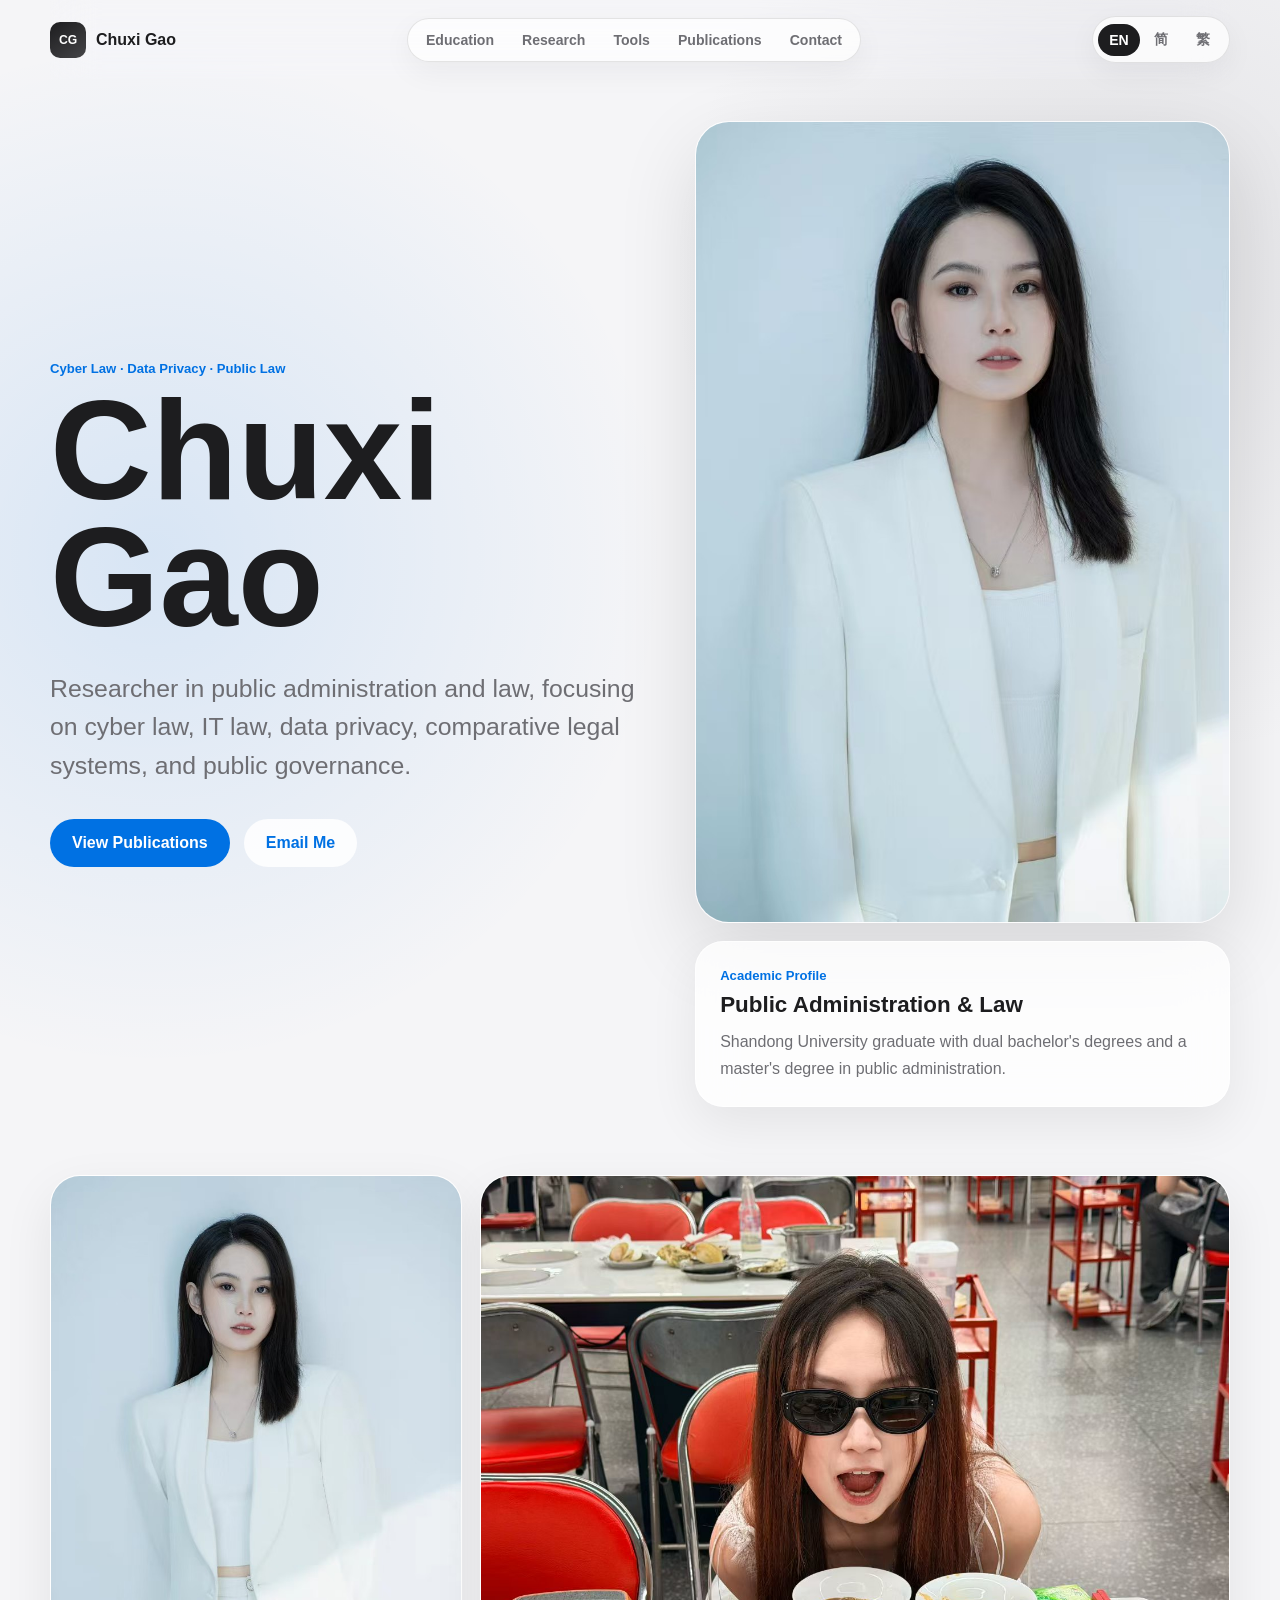
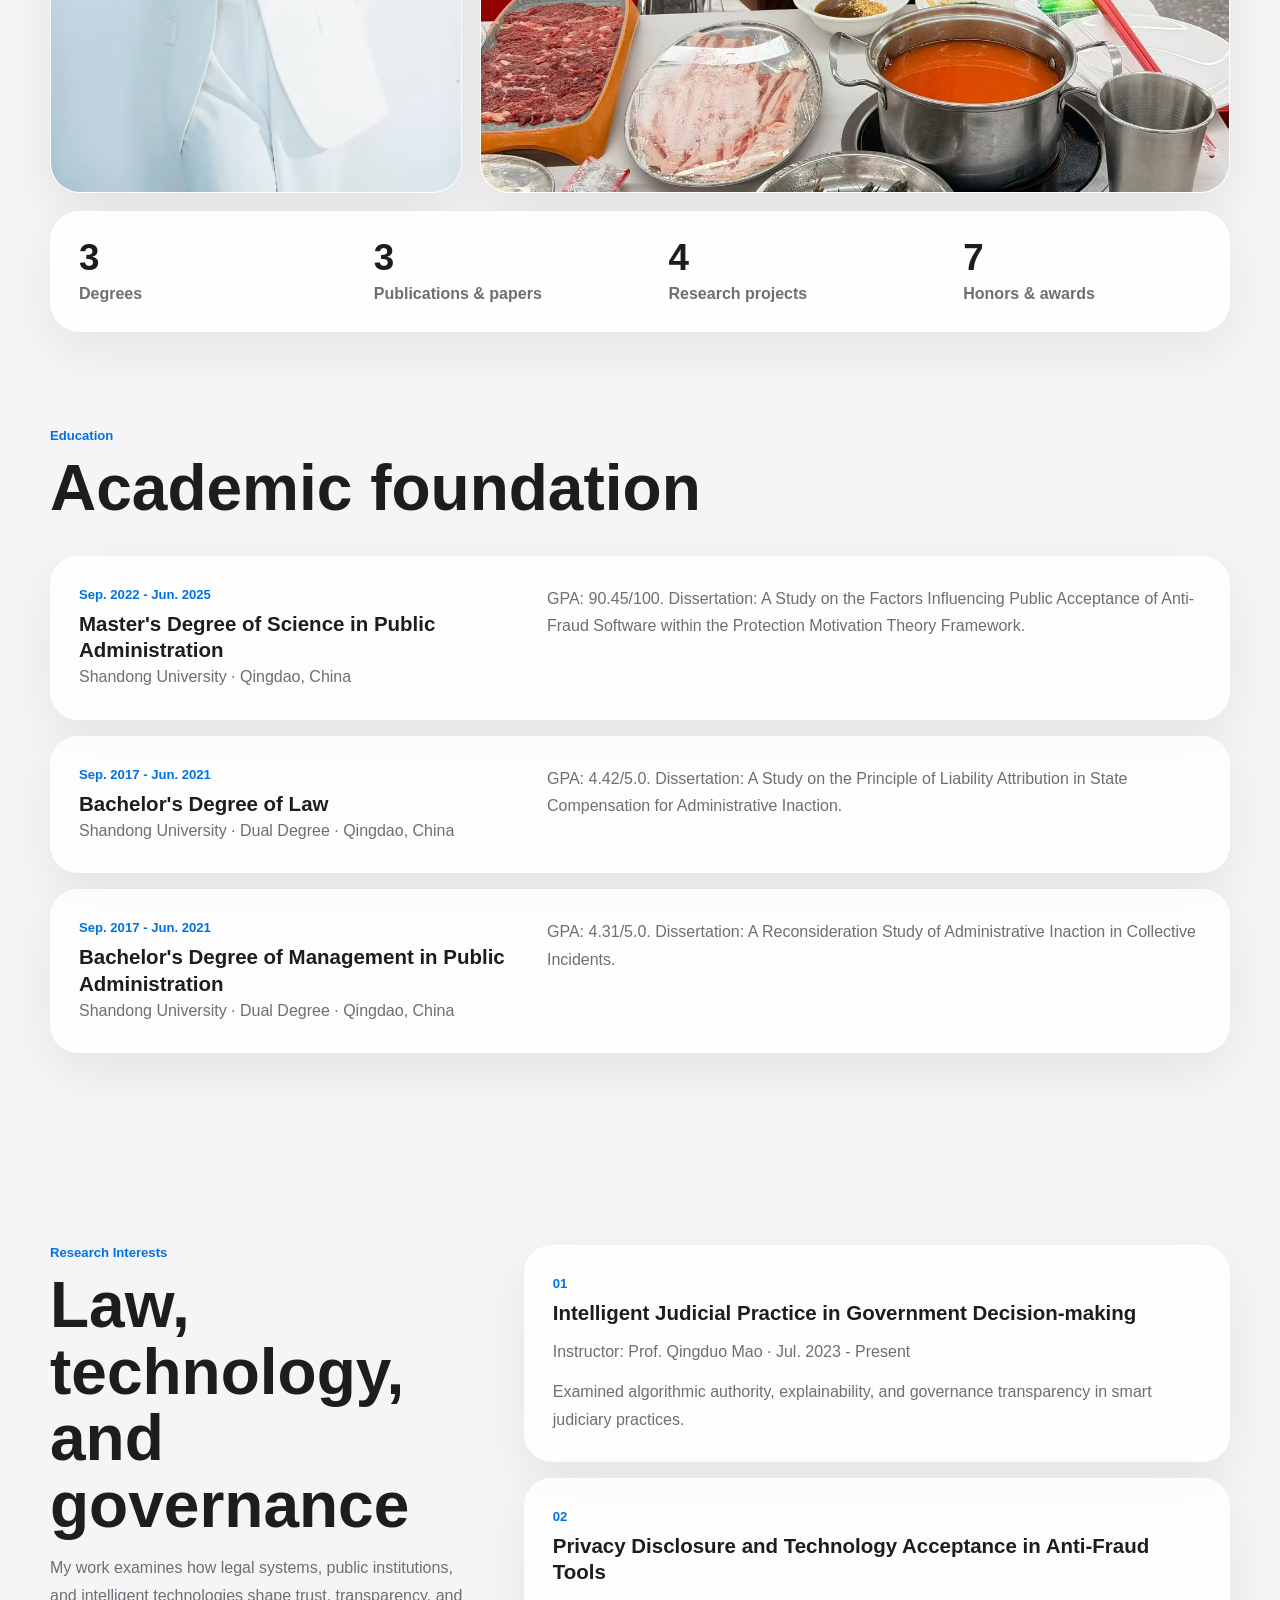
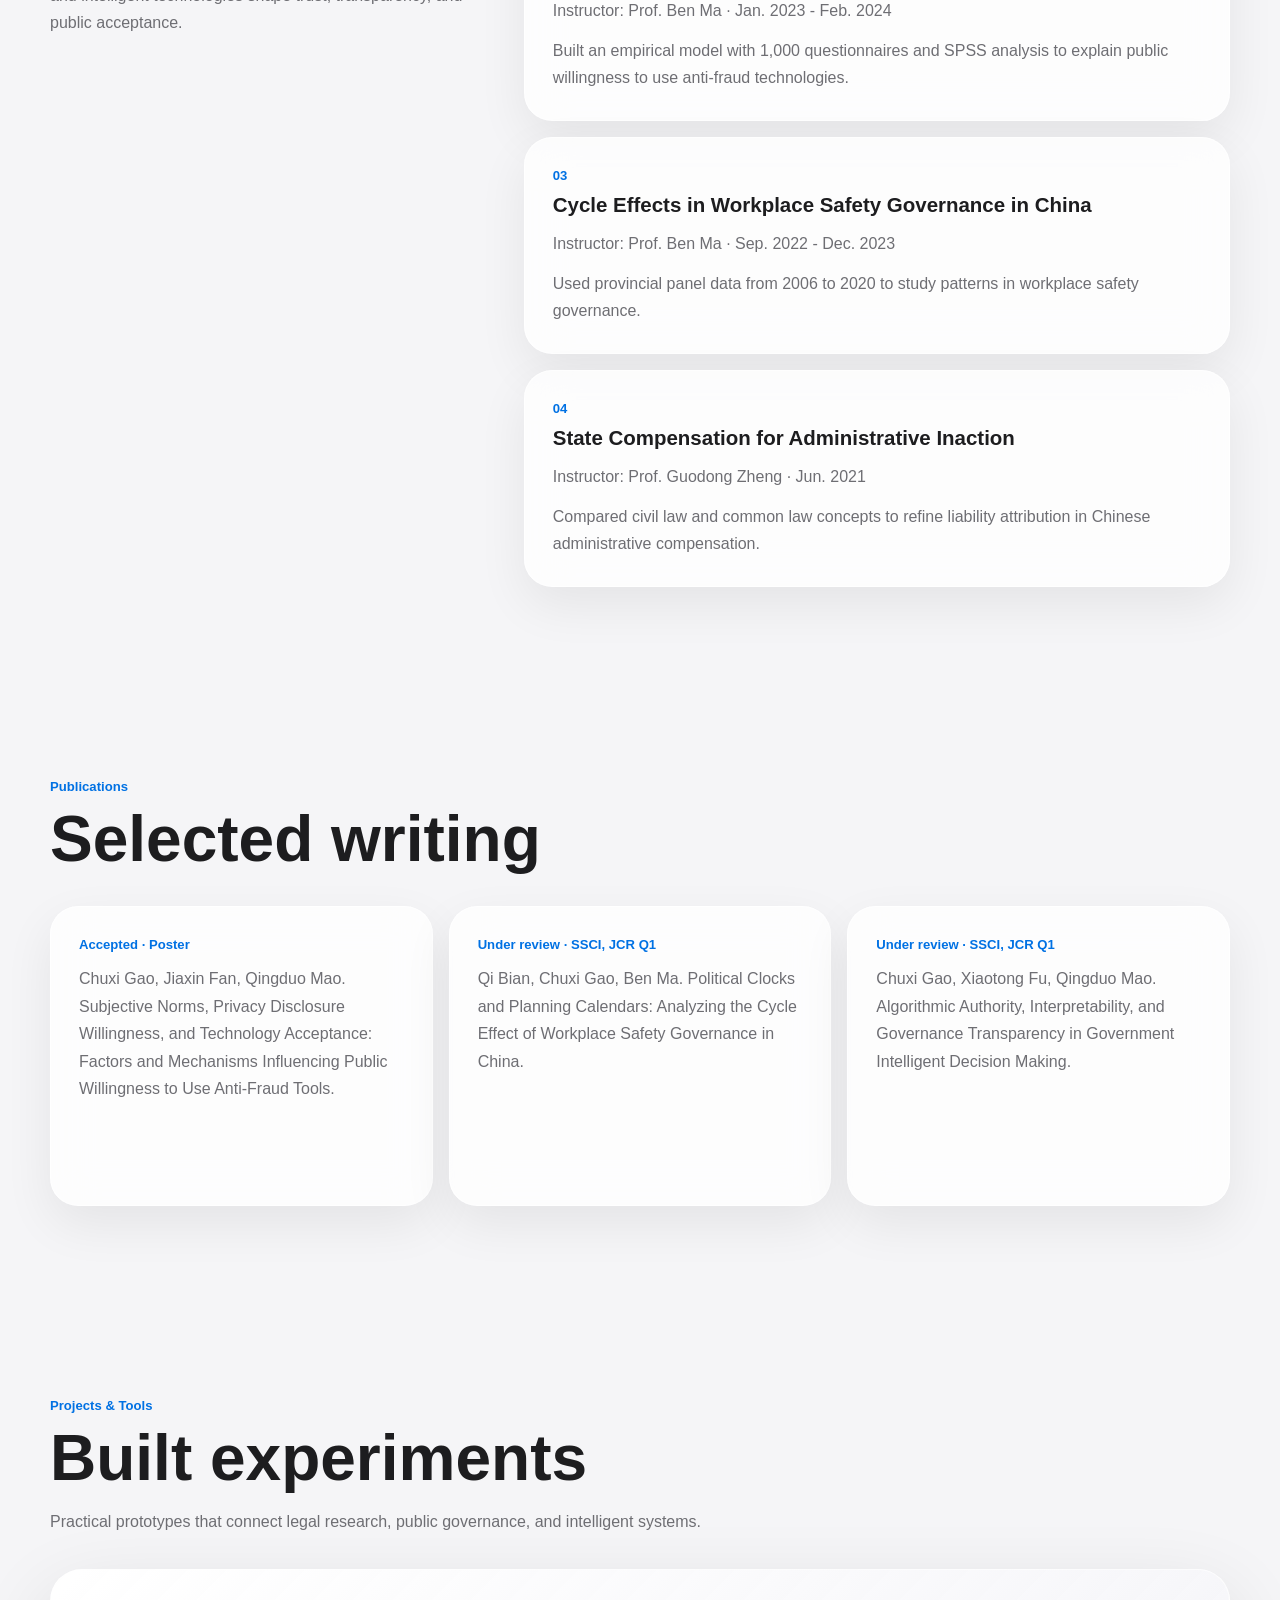
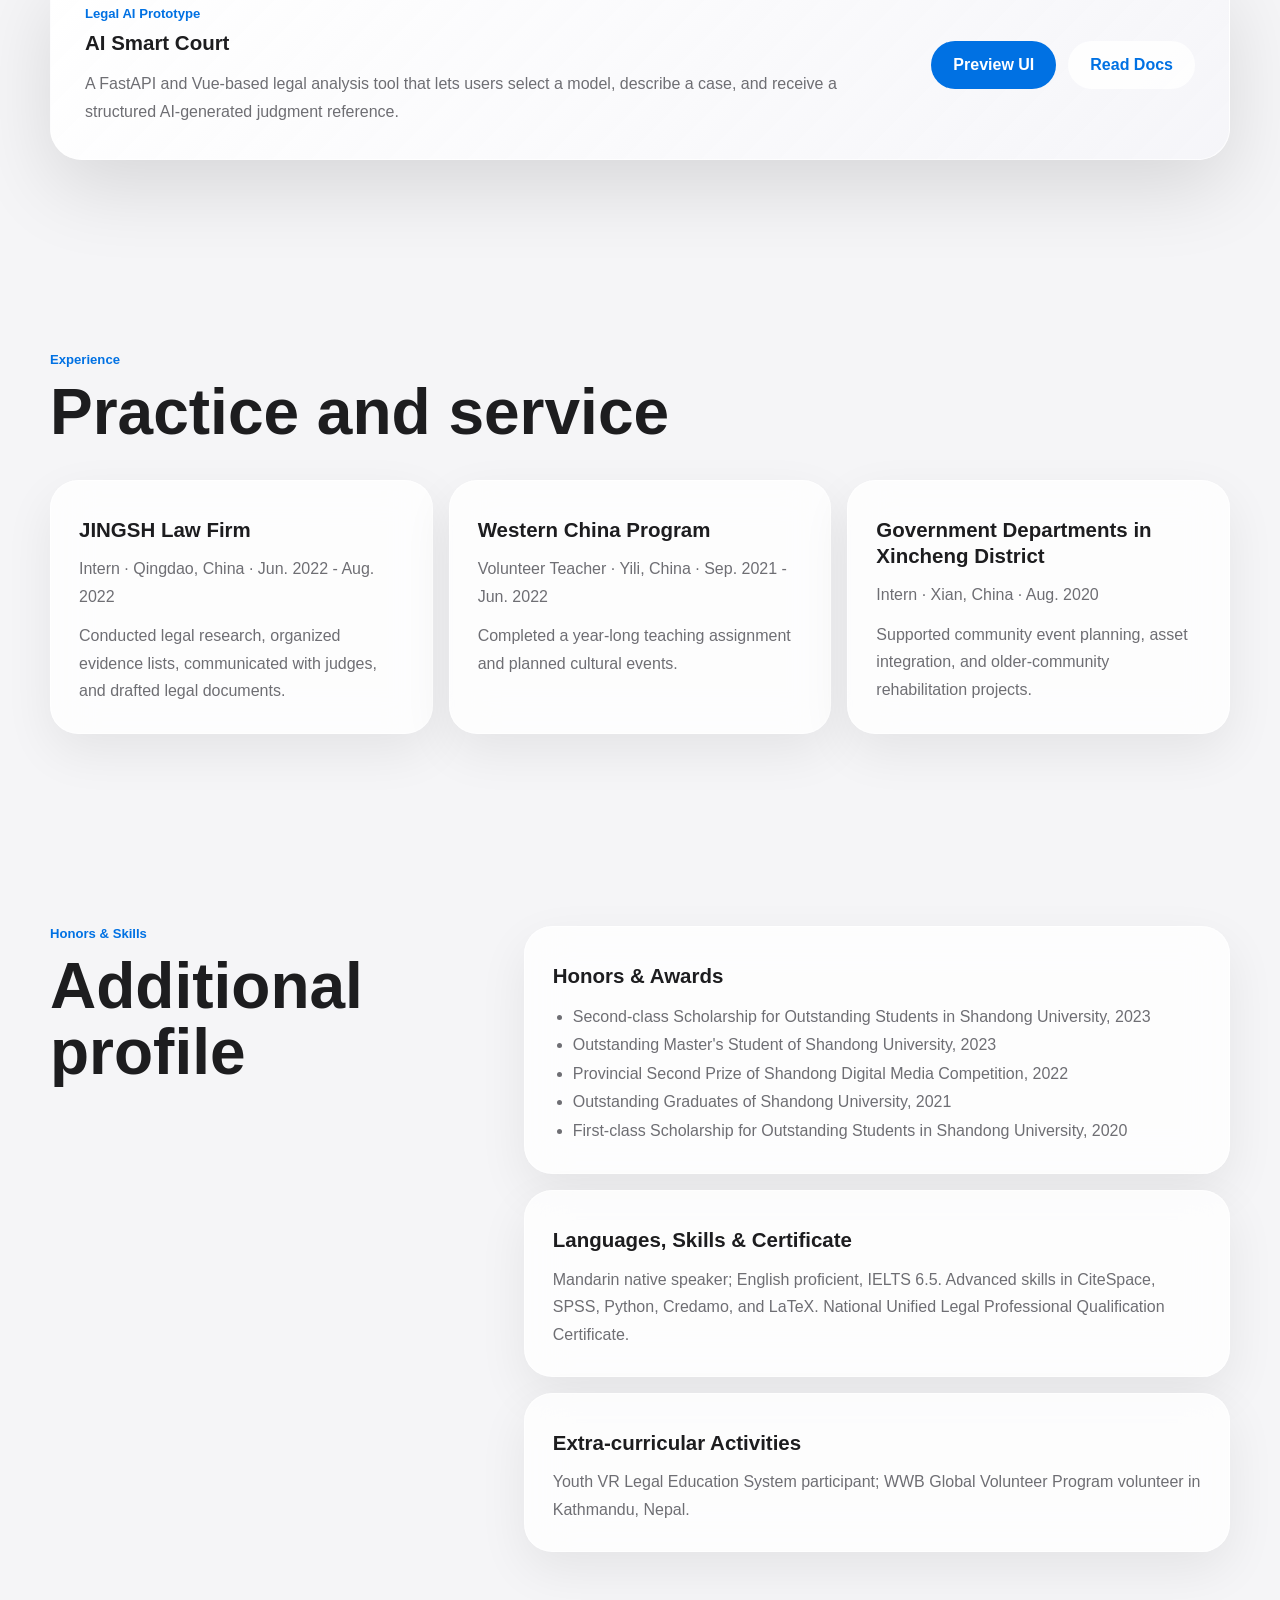
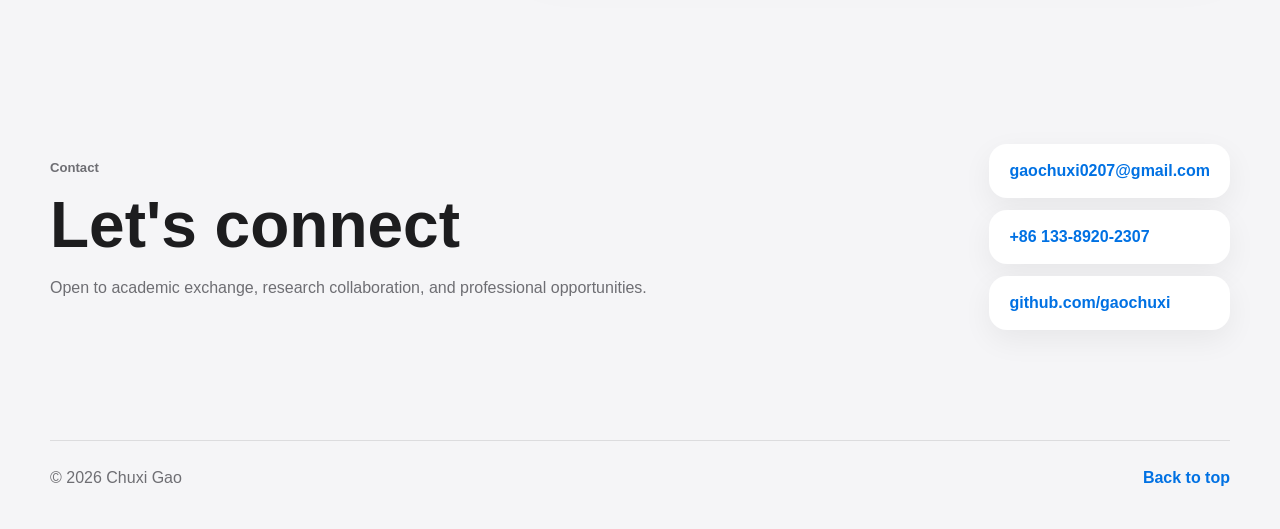
==== index.html @ 771e69c1 "Add profile photos to homepage" ====
<!doctype html>
<html lang="en">
  <head>
    <meta charset="utf-8" />
    <meta name="viewport" content="width=device-width, initial-scale=1" />
    <meta
      name="description"
      content="Chuxi Gao's personal academic profile in cyber law, IT law, data privacy, public law, and public administration."
    />
    <title>Chuxi Gao | Academic Profile</title>
    <link rel="stylesheet" href="./styles.css" />
  </head>
  <body>
    <header class="site-header">
      <a class="brand" href="#top" aria-label="Chuxi Gao">
        <span class="brand-mark">CG</span>
        <span>Chuxi Gao</span>
      </a>

      <nav class="site-nav" aria-label="Primary navigation">
        <a href="#education" data-i18n="nav.education">Education</a>
        <a href="#research" data-i18n="nav.research">Research</a>
        <a href="#tools" data-i18n="nav.tools">Tools</a>
        <a href="#publications" data-i18n="nav.publications">Publications</a>
        <a href="#contact" data-i18n="nav.contact">Contact</a>
      </nav>

      <div class="language-switcher" aria-label="Language selector">
        <button class="lang-button is-active" type="button" data-lang="en">EN</button>
        <button class="lang-button" type="button" data-lang="zh">简</button>
        <button class="lang-button" type="button" data-lang="zhHant">繁</button>
      </div>
    </header>

    <main id="top">
      <section class="hero" aria-labelledby="hero-title">
        <div class="hero-copy">
          <p class="eyebrow" data-i18n="hero.kicker">Cyber Law · Data Privacy · Public Law</p>
          <h1 id="hero-title" data-i18n="hero.name">Chuxi Gao</h1>
          <p class="hero-subtitle" data-i18n="hero.subtitle">
            Researcher in public administration and law, focusing on cyber law, IT law,
            data privacy, comparative legal systems, and public governance.
          </p>
          <div class="hero-actions">
            <a class="button primary" href="#publications" data-i18n="hero.primary">View Publications</a>
            <a class="button secondary" href="mailto:gaochuxi0207@gmail.com" data-i18n="hero.secondary">
              Email Me
            </a>
          </div>
        </div>

        <aside class="profile-panel" aria-label="Profile summary">
          <figure class="hero-photo">
            <img src="./assets/images/chuxi-portrait.jpg" alt="Portrait of Chuxi Gao" />
          </figure>
          <div class="profile-card">
            <span class="profile-label" data-i18n="hero.cardLabel">Academic Profile</span>
            <strong data-i18n="hero.cardTitle">Public Administration & Law</strong>
            <p data-i18n="hero.cardText">
              Shandong University graduate with dual bachelor's degrees and a master's degree in public administration.
            </p>
          </div>
        </aside>
      </section>

      <section class="photo-strip" aria-label="Personal photos">
        <figure class="photo-tile tall">
          <img src="./assets/images/chuxi-full.jpg" alt="Chuxi Gao in a white suit" />
        </figure>
        <figure class="photo-tile wide">
          <img src="./assets/images/chuxi-candid.jpg" alt="A candid personal photo of Chuxi Gao" />
        </figure>
      </section>

      <section class="stats-strip" aria-label="Profile highlights">
        <div>
          <strong>3</strong>
          <span data-i18n="stats.degrees">Degrees</span>
        </div>
        <div>
          <strong>3</strong>
          <span data-i18n="stats.papers">Publications & papers</span>
        </div>
        <div>
          <strong>4</strong>
          <span data-i18n="stats.projects">Research projects</span>
        </div>
        <div>
          <strong>7</strong>
          <span data-i18n="stats.awards">Honors & awards</span>
        </div>
      </section>

      <section id="education" class="section">
        <div class="section-heading">
          <p class="section-kicker" data-i18n="sections.educationKicker">Education</p>
          <h2 data-i18n="sections.educationTitle">Academic foundation</h2>
        </div>
        <div class="timeline">
          <article class="timeline-item">
            <div>
              <span class="date">Sep. 2022 - Jun. 2025</span>
              <h3 data-i18n="edu.master.title">Master's Degree of Science in Public Administration</h3>
              <p data-i18n="edu.master.school">Shandong University · Qingdao, China</p>
            </div>
            <p data-i18n="edu.master.detail">
              GPA: 90.45/100. Dissertation: A Study on the Factors Influencing Public Acceptance of
              Anti-Fraud Software within the Protection Motivation Theory Framework.
            </p>
          </article>

          <article class="timeline-item">
            <div>
              <span class="date">Sep. 2017 - Jun. 2021</span>
              <h3 data-i18n="edu.law.title">Bachelor's Degree of Law</h3>
              <p data-i18n="edu.law.school">Shandong University · Dual Degree · Qingdao, China</p>
            </div>
            <p data-i18n="edu.law.detail">
              GPA: 4.42/5.0. Dissertation: A Study on the Principle of Liability Attribution in State
              Compensation for Administrative Inaction.
            </p>
          </article>

          <article class="timeline-item">
            <div>
              <span class="date">Sep. 2017 - Jun. 2021</span>
              <h3 data-i18n="edu.management.title">Bachelor's Degree of Management in Public Administration</h3>
              <p data-i18n="edu.management.school">Shandong University · Dual Degree · Qingdao, China</p>
            </div>
            <p data-i18n="edu.management.detail">
              GPA: 4.31/5.0. Dissertation: A Reconsideration Study of Administrative Inaction in Collective Incidents.
            </p>
          </article>
        </div>
      </section>

      <section id="research" class="section two-column">
        <div class="section-heading sticky-heading">
          <p class="section-kicker" data-i18n="sections.researchKicker">Research Interests</p>
          <h2 data-i18n="sections.researchTitle">Law, technology, and governance</h2>
          <p data-i18n="sections.researchText">
            My work examines how legal systems, public institutions, and intelligent technologies shape trust,
            transparency, and public acceptance.
          </p>
        </div>

        <div class="research-list">
          <article class="glass-card">
            <span>01</span>
            <h3 data-i18n="research.judicial.title">Intelligent Judicial Practice in Government Decision-making</h3>
            <p data-i18n="research.judicial.meta">Instructor: Prof. Qingduo Mao · Jul. 2023 - Present</p>
            <p data-i18n="research.judicial.body">
              Examined algorithmic authority, explainability, and governance transparency in smart judiciary practices.
            </p>
          </article>

          <article class="glass-card">
            <span>02</span>
            <h3 data-i18n="research.privacy.title">Privacy Disclosure and Technology Acceptance in Anti-Fraud Tools</h3>
            <p data-i18n="research.privacy.meta">Instructor: Prof. Ben Ma · Jan. 2023 - Feb. 2024</p>
            <p data-i18n="research.privacy.body">
              Built an empirical model with 1,000 questionnaires and SPSS analysis to explain public willingness to use anti-fraud technologies.
            </p>
          </article>

          <article class="glass-card">
            <span>03</span>
            <h3 data-i18n="research.safety.title">Cycle Effects in Workplace Safety Governance in China</h3>
            <p data-i18n="research.safety.meta">Instructor: Prof. Ben Ma · Sep. 2022 - Dec. 2023</p>
            <p data-i18n="research.safety.body">
              Used provincial panel data from 2006 to 2020 to study patterns in workplace safety governance.
            </p>
          </article>

          <article class="glass-card">
            <span>04</span>
            <h3 data-i18n="research.compensation.title">State Compensation for Administrative Inaction</h3>
            <p data-i18n="research.compensation.meta">Instructor: Prof. Guodong Zheng · Jun. 2021</p>
            <p data-i18n="research.compensation.body">
              Compared civil law and common law concepts to refine liability attribution in Chinese administrative compensation.
            </p>
          </article>
        </div>
      </section>

      <section id="publications" class="section">
        <div class="section-heading">
          <p class="section-kicker" data-i18n="sections.publicationsKicker">Publications</p>
          <h2 data-i18n="sections.publicationsTitle">Selected writing</h2>
        </div>
        <div class="publication-list">
          <article>
            <span data-i18n="pub.one.status">Accepted · Poster</span>
            <p data-i18n="pub.one.text">
              Chuxi Gao, Jiaxin Fan, Qingduo Mao. Subjective Norms, Privacy Disclosure Willingness,
              and Technology Acceptance: Factors and Mechanisms Influencing Public Willingness to Use Anti-Fraud Tools.
            </p>
          </article>
          <article>
            <span data-i18n="pub.two.status">Under review · SSCI, JCR Q1</span>
            <p data-i18n="pub.two.text">
              Qi Bian, Chuxi Gao, Ben Ma. Political Clocks and Planning Calendars:
              Analyzing the Cycle Effect of Workplace Safety Governance in China.
            </p>
          </article>
          <article>
            <span data-i18n="pub.three.status">Under review · SSCI, JCR Q1</span>
            <p data-i18n="pub.three.text">
              Chuxi Gao, Xiaotong Fu, Qingduo Mao. Algorithmic Authority, Interpretability,
              and Governance Transparency in Government Intelligent Decision Making.
            </p>
          </article>
        </div>
      </section>

      <section id="tools" class="section">
        <div class="section-heading">
          <p class="section-kicker" data-i18n="sections.toolsKicker">Projects & Tools</p>
          <h2 data-i18n="sections.toolsTitle">Built experiments</h2>
          <p data-i18n="sections.toolsText">
            Practical prototypes that connect legal research, public governance, and intelligent systems.
          </p>
        </div>
        <div class="tool-list">
          <article class="tool-card">
            <div>
              <span class="tool-tag" data-i18n="tools.aiJudge.tag">Legal AI Prototype</span>
              <h3 data-i18n="tools.aiJudge.title">AI Smart Court</h3>
              <p data-i18n="tools.aiJudge.body">
                A FastAPI and Vue-based legal analysis tool that lets users select a model, describe a case,
                and receive a structured AI-generated judgment reference.
              </p>
            </div>
            <div class="tool-actions">
              <a class="button primary" href="./tools/ai-judge/templates/index.html" data-i18n="tools.aiJudge.preview">Preview UI</a>
              <a class="button secondary" href="./tools/ai-judge/README.md" data-i18n="tools.aiJudge.docs">Read Docs</a>
            </div>
          </article>
        </div>
      </section>

      <section id="experience" class="section">
        <div class="section-heading">
          <p class="section-kicker" data-i18n="sections.experienceKicker">Experience</p>
          <h2 data-i18n="sections.experienceTitle">Practice and service</h2>
        </div>
        <div class="card-grid">
          <article class="compact-card">
            <h3 data-i18n="exp.law.title">JINGSH Law Firm</h3>
            <p data-i18n="exp.law.meta">Intern · Qingdao, China · Jun. 2022 - Aug. 2022</p>
            <p data-i18n="exp.law.body">Conducted legal research, organized evidence lists, communicated with judges, and drafted legal documents.</p>
          </article>
          <article class="compact-card">
            <h3 data-i18n="exp.teacher.title">Western China Program</h3>
            <p data-i18n="exp.teacher.meta">Volunteer Teacher · Yili, China · Sep. 2021 - Jun. 2022</p>
            <p data-i18n="exp.teacher.body">Completed a year-long teaching assignment and planned cultural events.</p>
          </article>
          <article class="compact-card">
            <h3 data-i18n="exp.gov.title">Government Departments in Xincheng District</h3>
            <p data-i18n="exp.gov.meta">Intern · Xian, China · Aug. 2020</p>
            <p data-i18n="exp.gov.body">Supported community event planning, asset integration, and older-community rehabilitation projects.</p>
          </article>
        </div>
      </section>

      <section class="section two-column">
        <div class="section-heading sticky-heading">
          <p class="section-kicker" data-i18n="sections.moreKicker">Honors & Skills</p>
          <h2 data-i18n="sections.moreTitle">Additional profile</h2>
        </div>
        <div class="info-stack">
          <article class="glass-card">
            <h3 data-i18n="honors.title">Honors & Awards</h3>
            <ul>
              <li data-i18n="honors.one">Second-class Scholarship for Outstanding Students in Shandong University, 2023</li>
              <li data-i18n="honors.two">Outstanding Master's Student of Shandong University, 2023</li>
              <li data-i18n="honors.three">Provincial Second Prize of Shandong Digital Media Competition, 2022</li>
              <li data-i18n="honors.four">Outstanding Graduates of Shandong University, 2021</li>
              <li data-i18n="honors.five">First-class Scholarship for Outstanding Students in Shandong University, 2020</li>
            </ul>
          </article>
          <article class="glass-card">
            <h3 data-i18n="skills.title">Languages, Skills & Certificate</h3>
            <p data-i18n="skills.body">
              Mandarin native speaker; English proficient, IELTS 6.5. Advanced skills in CiteSpace,
              SPSS, Python, Credamo, and LaTeX. National Unified Legal Professional Qualification Certificate.
            </p>
          </article>
          <article class="glass-card">
            <h3 data-i18n="activities.title">Extra-curricular Activities</h3>
            <p data-i18n="activities.body">
              Youth VR Legal Education System participant; WWB Global Volunteer Program volunteer in Kathmandu, Nepal.
            </p>
          </article>
        </div>
      </section>

      <section id="contact" class="section contact-section">
        <div>
          <p class="section-kicker" data-i18n="sections.contactKicker">Contact</p>
          <h2 data-i18n="sections.contactTitle">Let's connect</h2>
          <p data-i18n="sections.contactText">Open to academic exchange, research collaboration, and professional opportunities.</p>
        </div>
        <div class="contact-list">
          <a href="mailto:gaochuxi0207@gmail.com">gaochuxi0207@gmail.com</a>
          <a href="tel:+8613389202307">+86 133-8920-2307</a>
          <a href="https://github.com/gaochuxi" target="_blank" rel="noreferrer">github.com/gaochuxi</a>
        </div>
      </section>
    </main>

    <footer class="site-footer">
      <span>© <span id="year"></span> Chuxi Gao</span>
      <a href="#top" data-i18n="footer.top">Back to top</a>
    </footer>

    <script src="./script.js"></script>
  </body>
</html>
---- styles.css ----
:root {
  --bg: #f5f5f7;
  --surface: rgba(255, 255, 255, 0.78);
  --surface-strong: #ffffff;
  --ink: #1d1d1f;
  --muted: #6e6e73;
  --line: rgba(0, 0, 0, 0.1);
  --blue: #0071e3;
  --blue-dark: #005bb5;
  --shadow: 0 28px 80px rgba(0, 0, 0, 0.12);
}

* {
  box-sizing: border-box;
}

html {
  scroll-behavior: smooth;
}

body {
  margin: 0;
  background:
    radial-gradient(circle at 12% 8%, rgba(0, 113, 227, 0.12), transparent 32rem),
    radial-gradient(circle at 90% 4%, rgba(120, 120, 128, 0.15), transparent 30rem),
    var(--bg);
  color: var(--ink);
  font-family: -apple-system, BlinkMacSystemFont, "SF Pro Display", "SF Pro Text", "Segoe UI", sans-serif;
}

a {
  color: inherit;
  text-decoration: none;
}

.site-header {
  position: sticky;
  top: 0;
  z-index: 50;
  display: grid;
  grid-template-columns: auto 1fr auto;
  align-items: center;
  gap: 22px;
  width: min(1180px, calc(100% - 32px));
  margin: 0 auto;
  padding: 16px 0;
  backdrop-filter: saturate(180%) blur(22px);
}

.brand {
  display: inline-flex;
  align-items: center;
  gap: 10px;
  font-weight: 700;
  white-space: nowrap;
}

.brand-mark {
  display: grid;
  width: 36px;
  height: 36px;
  place-items: center;
  border-radius: 10px;
  background: linear-gradient(145deg, #1d1d1f, #444447);
  color: #fff;
  font-size: 0.76rem;
  font-weight: 800;
}

.site-nav,
.language-switcher {
  display: inline-flex;
  align-items: center;
  width: fit-content;
  padding: 5px;
  border: 1px solid var(--line);
  border-radius: 999px;
  background: rgba(255, 255, 255, 0.72);
  box-shadow: 0 10px 30px rgba(0, 0, 0, 0.05);
  justify-self: center;
}

.site-nav {
  gap: 2px;
}

.site-nav a,
.lang-button {
  border: 0;
  border-radius: 999px;
  background: transparent;
  color: var(--muted);
  cursor: pointer;
  font: inherit;
  font-size: 0.88rem;
  font-weight: 600;
}

.site-nav a {
  padding: 8px 13px;
}

.lang-button {
  min-width: 42px;
  padding: 8px 11px;
}

.site-nav a:hover,
.lang-button:hover,
.lang-button.is-active {
  background: var(--ink);
  color: #fff;
}

main,
.site-footer {
  width: min(1180px, calc(100% - 32px));
  margin: 0 auto;
}

.hero {
  display: grid;
  grid-template-columns: minmax(0, 1.05fr) minmax(360px, 0.95fr);
  align-items: center;
  min-height: calc(100vh - 76px);
  gap: 54px;
  padding: 42px 0 68px;
}

.eyebrow,
.section-kicker,
.profile-label,
.date,
.publication-list span,
.glass-card > span {
  margin: 0;
  color: var(--blue);
  font-size: 0.82rem;
  font-weight: 700;
  letter-spacing: 0;
}

h1,
h2,
h3,
p {
  overflow-wrap: anywhere;
}

h1 {
  max-width: 760px;
  margin: 12px 0 0;
  font-size: clamp(4rem, 12vw, 8.8rem);
  line-height: 0.9;
  letter-spacing: 0;
}

.hero-subtitle {
  max-width: 690px;
  margin: 28px 0 0;
  color: var(--muted);
  font-size: clamp(1.16rem, 2.2vw, 1.55rem);
  line-height: 1.55;
}

.hero-actions {
  display: flex;
  flex-wrap: wrap;
  gap: 14px;
  margin-top: 34px;
}

.button {
  display: inline-flex;
  align-items: center;
  justify-content: center;
  min-height: 48px;
  padding: 0 22px;
  border-radius: 999px;
  font-weight: 700;
  transition: transform 180ms ease, background 180ms ease;
}

.button:hover {
  transform: translateY(-2px);
}

.button.primary {
  background: var(--blue);
  color: #fff;
}

.button.primary:hover {
  background: var(--blue-dark);
}

.button.secondary {
  background: rgba(255, 255, 255, 0.86);
  color: var(--blue);
}

.profile-panel {
  display: grid;
  gap: 18px;
}

.hero-photo {
  margin: 0;
  min-height: clamp(410px, 48vw, 520px);
  border: 1px solid rgba(255, 255, 255, 0.7);
  border-radius: 34px;
  background:
    linear-gradient(145deg, rgba(255, 255, 255, 0.92), rgba(232, 232, 237, 0.74)),
    linear-gradient(135deg, rgba(0, 113, 227, 0.16), transparent);
  box-shadow: var(--shadow);
  overflow: hidden;
}

.hero-photo img,
.photo-tile img {
  display: block;
  width: 100%;
  height: 100%;
  object-fit: cover;
}

.hero-photo img {
  object-position: center 22%;
}

.profile-card,
.glass-card,
.compact-card,
.publication-list article,
.timeline-item,
.stats-strip {
  border: 1px solid rgba(255, 255, 255, 0.68);
  background: var(--surface);
  box-shadow: 0 18px 50px rgba(0, 0, 0, 0.07);
  backdrop-filter: blur(22px);
}

.profile-card {
  padding: 24px;
  border-radius: 28px;
}

.profile-card strong {
  display: block;
  margin-top: 8px;
  font-size: 1.4rem;
}

.profile-card p {
  margin: 10px 0 0;
  color: var(--muted);
  line-height: 1.7;
}

.photo-strip {
  display: grid;
  grid-template-columns: minmax(260px, 0.55fr) minmax(0, 1fr);
  gap: 18px;
  margin-bottom: 18px;
}

.photo-tile {
  margin: 0;
  overflow: hidden;
  border: 1px solid rgba(255, 255, 255, 0.7);
  border-radius: 30px;
  background: var(--surface);
  box-shadow: 0 18px 50px rgba(0, 0, 0, 0.08);
}

.photo-tile.tall {
  min-height: 560px;
}

.photo-tile.wide {
  min-height: 560px;
}

.photo-tile.tall img {
  object-position: center 18%;
}

.photo-tile.wide img {
  object-position: center 38%;
}

.stats-strip {
  display: grid;
  grid-template-columns: repeat(4, minmax(0, 1fr));
  gap: 1px;
  overflow: hidden;
  border-radius: 30px;
}

.stats-strip div {
  padding: 28px;
  background: rgba(255, 255, 255, 0.42);
}

.stats-strip strong {
  display: block;
  font-size: 2.3rem;
  line-height: 1;
}

.stats-strip span {
  display: block;
  margin-top: 8px;
  color: var(--muted);
  font-weight: 600;
}

.section {
  padding: 96px 0;
}

.section-heading {
  max-width: 760px;
  margin-bottom: 34px;
}

.section-kicker {
  margin-bottom: 12px;
}

h2 {
  margin: 0;
  font-size: clamp(2.2rem, 5vw, 4.6rem);
  line-height: 1.04;
  letter-spacing: 0;
}

h3 {
  margin: 8px 0 0;
  font-size: 1.28rem;
  line-height: 1.28;
}

.section-heading p:not(.section-kicker),
.timeline-item p,
.glass-card p,
.compact-card p,
.publication-list p,
.contact-section p {
  color: var(--muted);
  line-height: 1.72;
}

.timeline {
  display: grid;
  gap: 16px;
}

.timeline-item {
  display: grid;
  grid-template-columns: minmax(250px, 0.8fr) minmax(0, 1.2fr);
  gap: 32px;
  padding: 28px;
  border-radius: 28px;
}

.timeline-item p {
  margin: 0;
}

.two-column {
  display: grid;
  grid-template-columns: minmax(280px, 0.75fr) minmax(0, 1.25fr);
  gap: 50px;
  align-items: start;
}

.sticky-heading {
  position: sticky;
  top: 92px;
}

.research-list,
.info-stack,
.card-grid,
.publication-list {
  display: grid;
  gap: 16px;
}

.glass-card,
.compact-card,
.publication-list article {
  padding: 28px;
  border-radius: 28px;
}

.glass-card p,
.compact-card p,
.publication-list p {
  margin: 12px 0 0;
}

.publication-list {
  grid-template-columns: repeat(3, minmax(0, 1fr));
}

.publication-list article {
  min-height: 300px;
}

.card-grid {
  grid-template-columns: repeat(3, minmax(0, 1fr));
}

.tool-list {
  display: grid;
  gap: 18px;
}

.tool-card {
  display: grid;
  grid-template-columns: minmax(0, 1fr) auto;
  gap: 32px;
  align-items: center;
  padding: 34px;
  border: 1px solid rgba(255, 255, 255, 0.68);
  border-radius: 32px;
  background:
    linear-gradient(135deg, rgba(255, 255, 255, 0.86), rgba(242, 242, 247, 0.72)),
    var(--surface);
  box-shadow: var(--shadow);
  backdrop-filter: blur(22px);
}

.tool-tag {
  color: var(--blue);
  font-size: 0.82rem;
  font-weight: 700;
}

.tool-card p {
  max-width: 760px;
  margin: 14px 0 0;
  color: var(--muted);
  line-height: 1.72;
}

.tool-actions {
  display: flex;
  flex-wrap: wrap;
  justify-content: flex-end;
  gap: 12px;
}

ul {
  margin: 14px 0 0;
  padding-left: 20px;
  color: var(--muted);
  line-height: 1.78;
}

.contact-section {
  display: grid;
  grid-template-columns: minmax(0, 1fr) auto;
  gap: 42px;
  align-items: center;
  padding-bottom: 110px;
}

.contact-list {
  display: grid;
  gap: 12px;
  min-width: min(420px, 100%);
}

.contact-list a {
  display: block;
  padding: 18px 20px;
  border-radius: 18px;
  background: var(--surface-strong);
  color: var(--blue);
  font-weight: 700;
  box-shadow: 0 10px 30px rgba(0, 0, 0, 0.06);
}

.site-footer {
  display: flex;
  justify-content: space-between;
  gap: 20px;
  padding: 28px 0 42px;
  border-top: 1px solid var(--line);
  color: var(--muted);
}

.site-footer a {
  color: var(--blue);
  font-weight: 700;
}

@media (max-width: 940px) {
  .site-header {
    grid-template-columns: 1fr;
    justify-items: start;
  }

  .site-nav,
  .language-switcher {
    justify-self: start;
    max-width: 100%;
    overflow-x: auto;
  }

  .hero,
  .two-column,
  .contact-section,
  .timeline-item {
    grid-template-columns: 1fr;
  }

  .hero {
    min-height: auto;
  }

  .sticky-heading {
    position: static;
  }

  .publication-list,
  .card-grid,
  .tool-card {
    grid-template-columns: 1fr;
  }

  .tool-actions {
    justify-content: flex-start;
  }
}

@media (max-width: 620px) {
  main,
  .site-header,
  .site-footer {
    width: min(100% - 24px, 1180px);
  }

  .hero {
    padding-top: 38px;
    gap: 34px;
  }

  h1 {
    font-size: clamp(3.4rem, 18vw, 5.1rem);
  }

  .hero-photo {
    min-height: 380px;
    border-radius: 28px;
  }

  .photo-strip {
    grid-template-columns: 1fr;
  }

  .photo-tile.tall,
  .photo-tile.wide {
    min-height: 440px;
  }

  .stats-strip {
    grid-template-columns: 1fr 1fr;
    border-radius: 24px;
  }

  .stats-strip div,
  .timeline-item,
  .glass-card,
  .compact-card,
  .publication-list article,
  .tool-card {
    padding: 22px;
  }

  .section {
    padding: 72px 0;
  }

  .contact-list {
    min-width: 0;
  }

  .site-footer {
    flex-direction: column;
  }
}
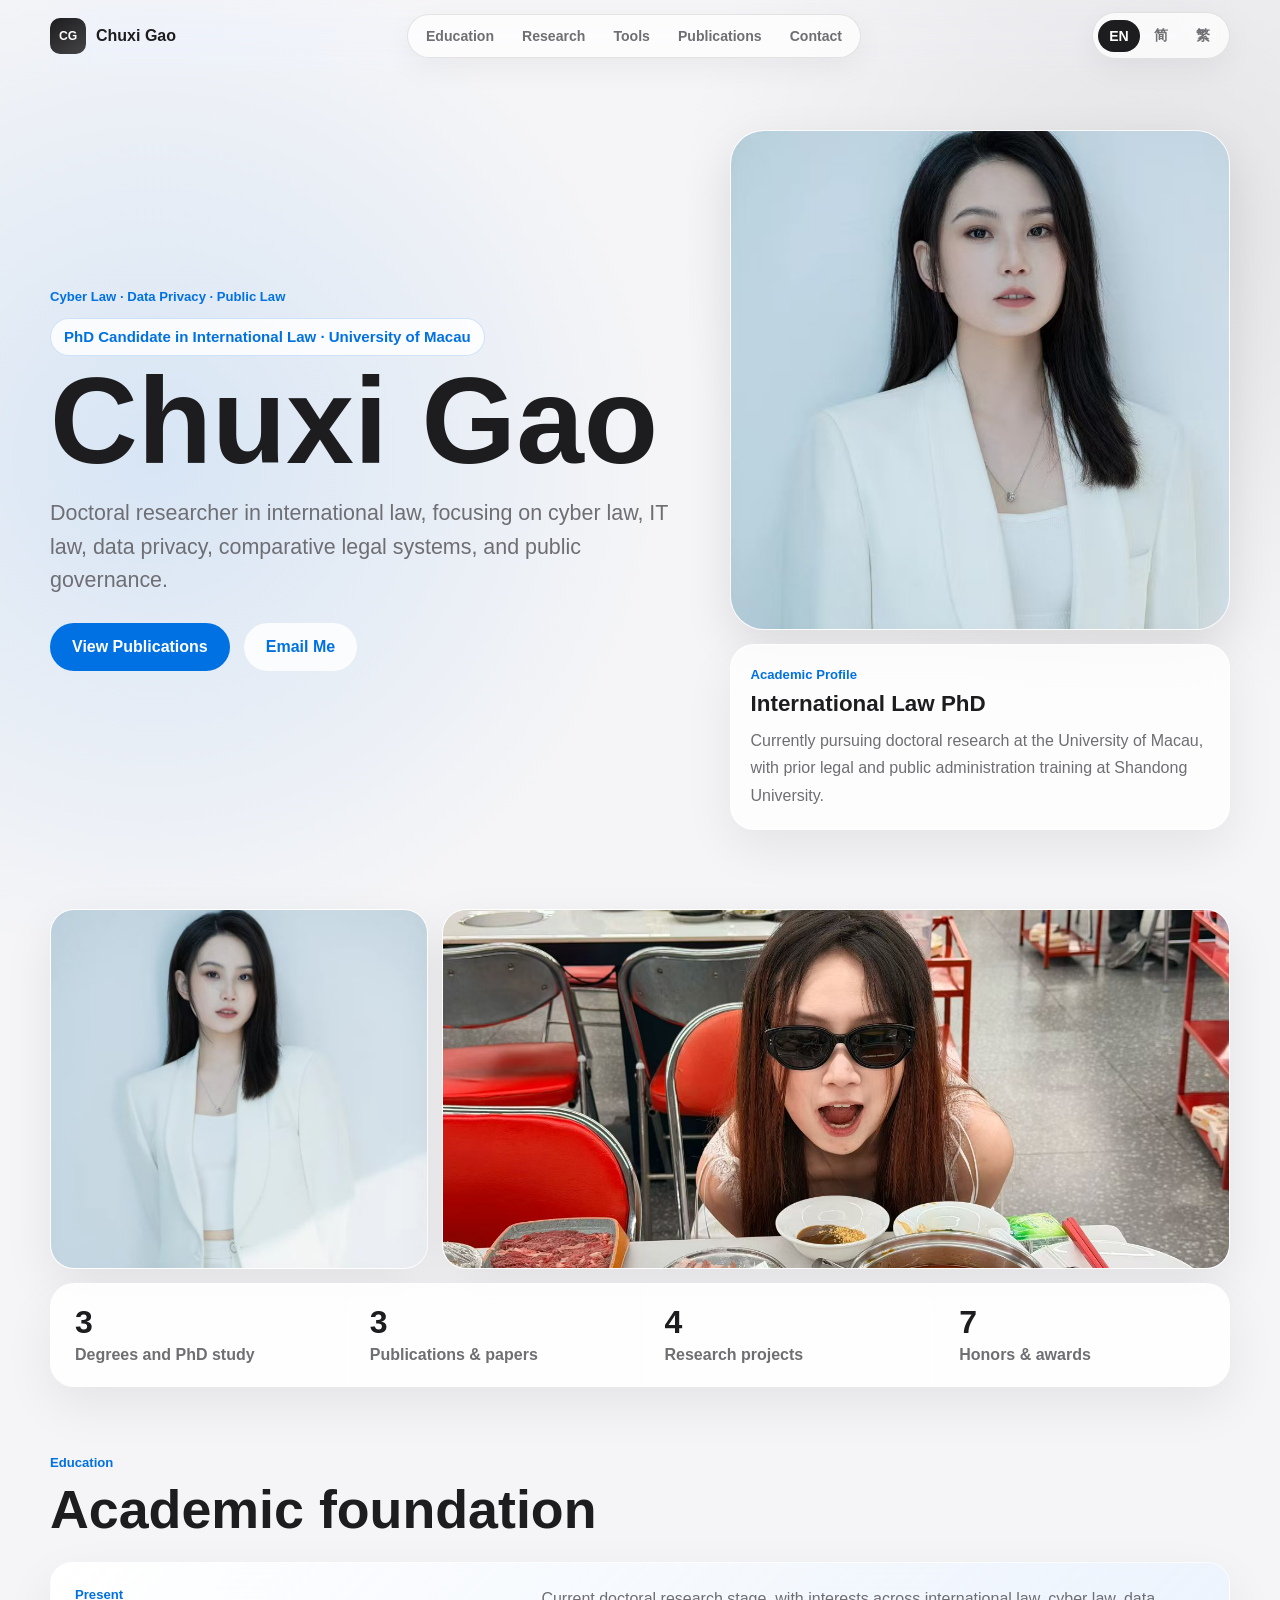
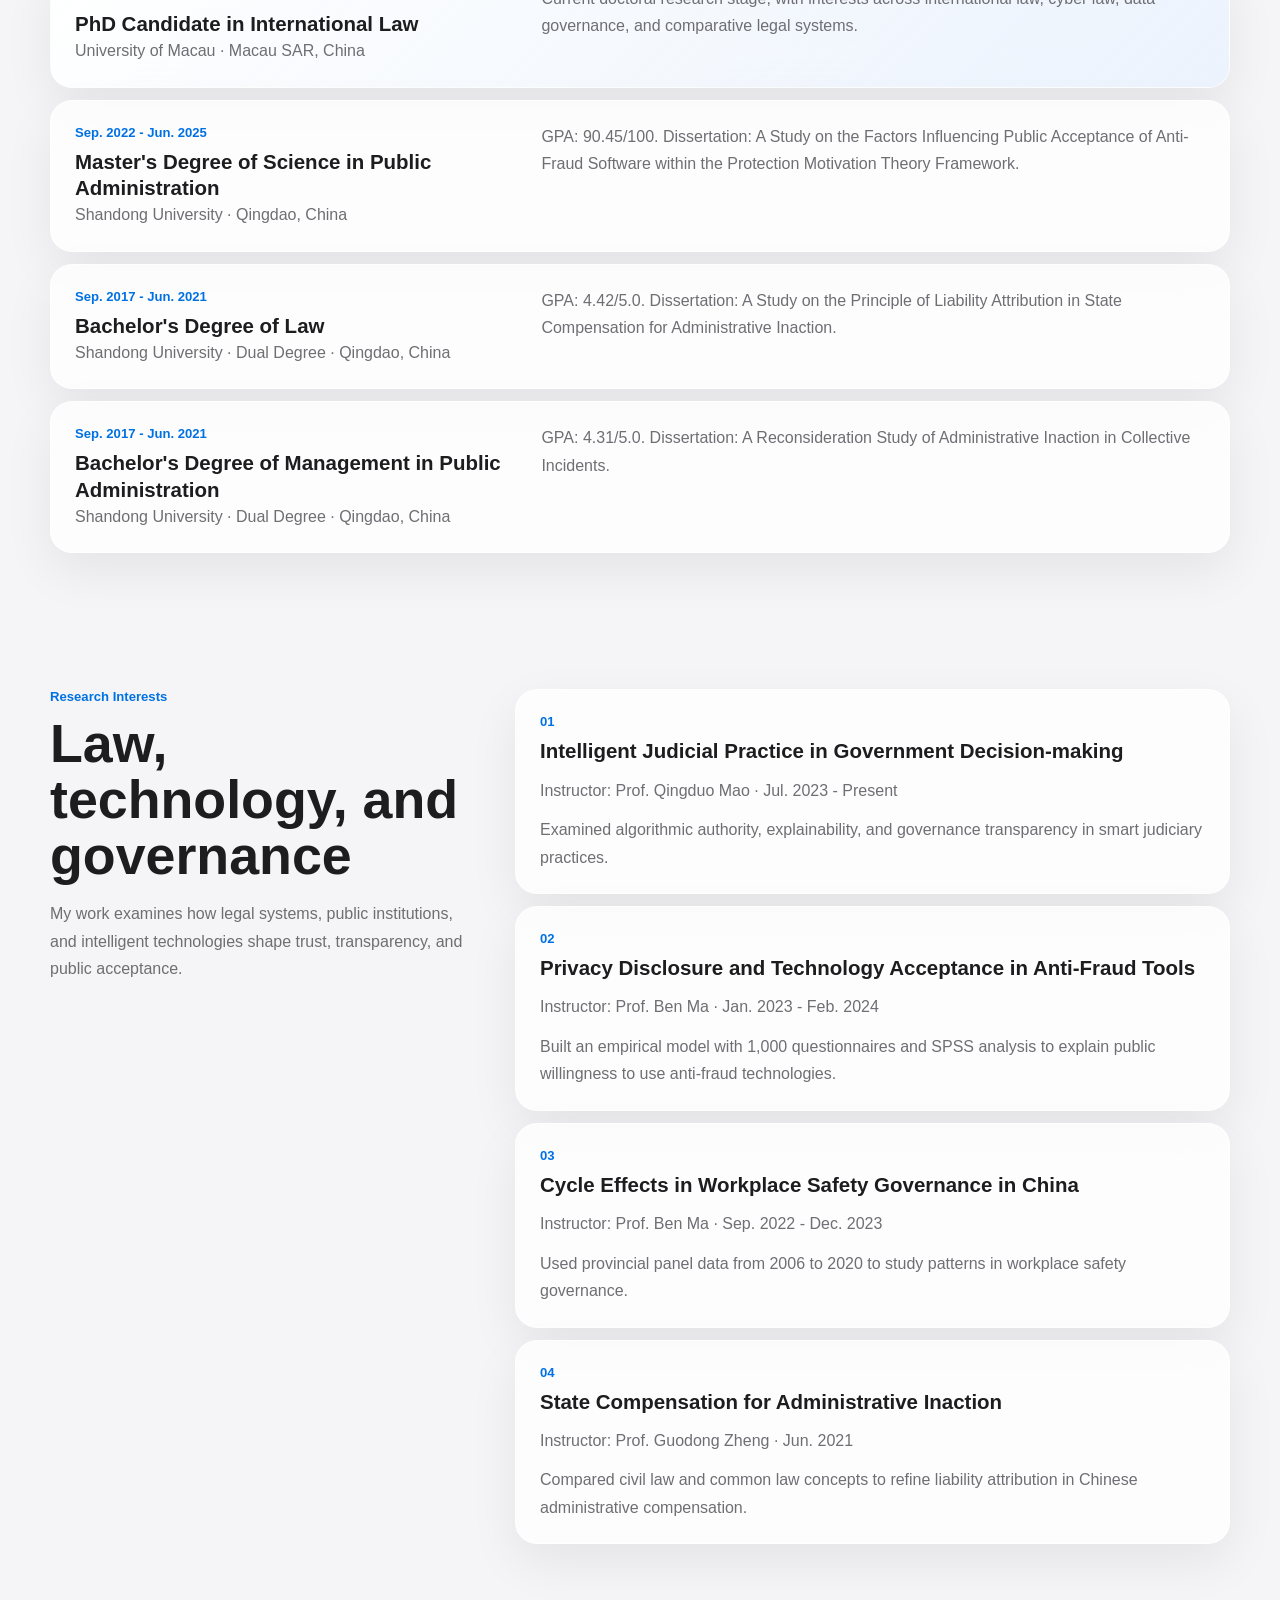
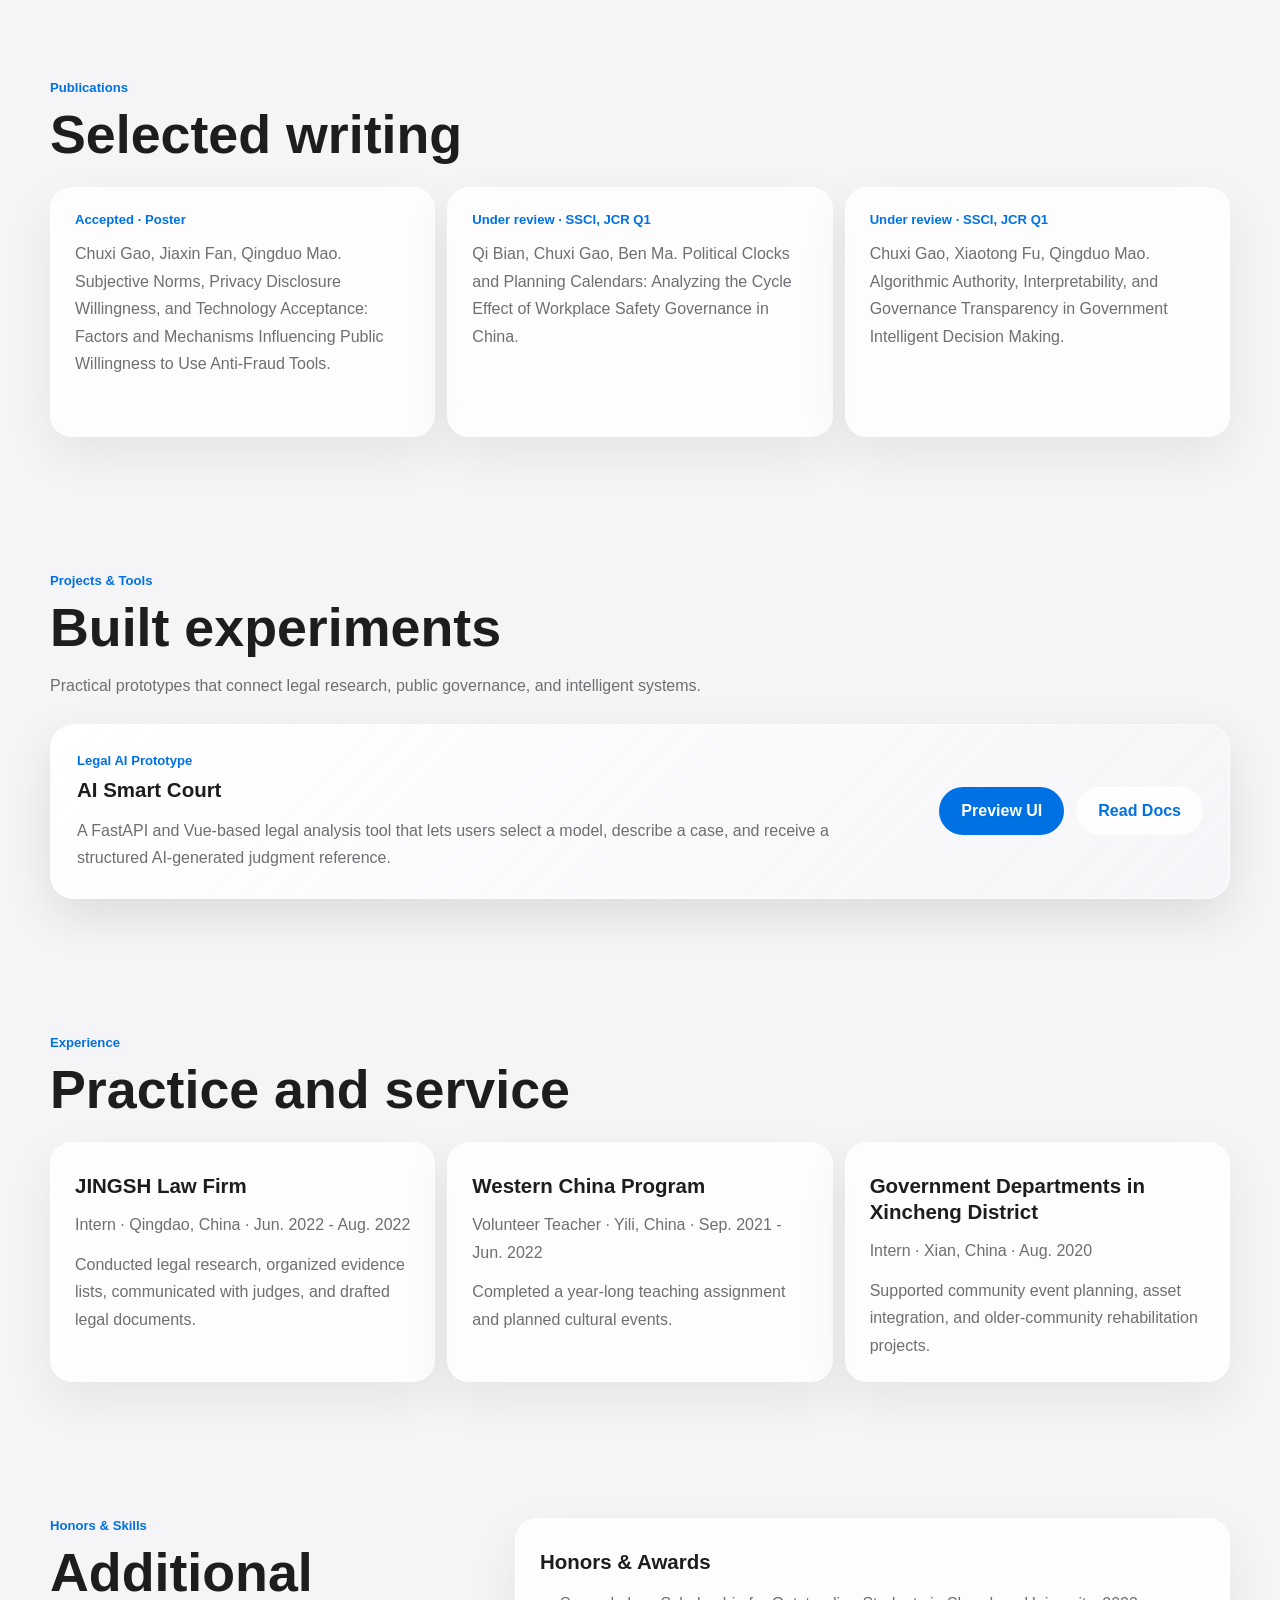
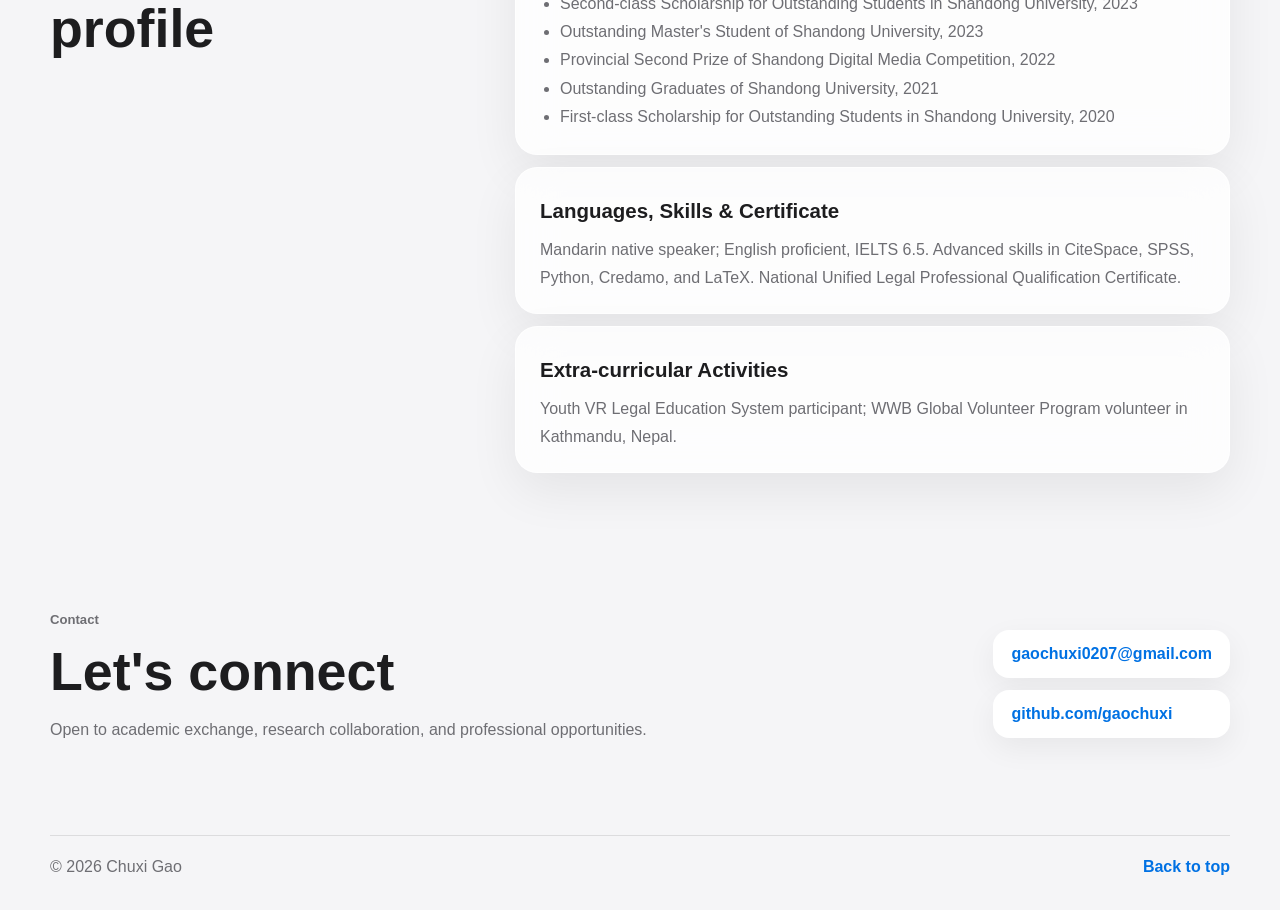
==== commit edc7d8d3: "Refine homepage layout and current role" ====
--- a/index.html
+++ b/index.html
@@ -36,6 +36,7 @@
       <section class="hero" aria-labelledby="hero-title">
         <div class="hero-copy">
           <p class="eyebrow" data-i18n="hero.kicker">Cyber Law · Data Privacy · Public Law</p>
+          <p class="current-role" data-i18n="hero.current">PhD Candidate in International Law · University of Macau</p>
           <h1 id="hero-title" data-i18n="hero.name">Chuxi Gao</h1>
           <p class="hero-subtitle" data-i18n="hero.subtitle">
             Researcher in public administration and law, focusing on cyber law, IT law,
@@ -97,6 +98,18 @@
           <h2 data-i18n="sections.educationTitle">Academic foundation</h2>
         </div>
         <div class="timeline">
+          <article class="timeline-item current">
+            <div>
+              <span class="date" data-i18n="edu.phd.date">Present</span>
+              <h3 data-i18n="edu.phd.title">PhD Candidate in International Law</h3>
+              <p data-i18n="edu.phd.school">University of Macau · Macau SAR, China</p>
+            </div>
+            <p data-i18n="edu.phd.detail">
+              Current doctoral research stage, with interests across international law, cyber law, data governance,
+              and comparative legal systems.
+            </p>
+          </article>
+
           <article class="timeline-item">
             <div>
               <span class="date">Sep. 2022 - Jun. 2025</span>
@@ -303,7 +316,6 @@
         </div>
         <div class="contact-list">
           <a href="mailto:gaochuxi0207@gmail.com">gaochuxi0207@gmail.com</a>
-          <a href="tel:+8613389202307">+86 133-8920-2307</a>
           <a href="https://github.com/gaochuxi" target="_blank" rel="noreferrer">github.com/gaochuxi</a>
         </div>
       </section>
--- a/styles.css
+++ b/styles.css
@@ -7,7 +7,7 @@
   --line: rgba(0, 0, 0, 0.1);
   --blue: #0071e3;
   --blue-dark: #005bb5;
-  --shadow: 0 28px 80px rgba(0, 0, 0, 0.12);
+  --shadow: 0 18px 48px rgba(0, 0, 0, 0.1);
 }
 
 * {
@@ -40,10 +40,10 @@
   display: grid;
   grid-template-columns: auto 1fr auto;
   align-items: center;
-  gap: 22px;
+  gap: 18px;
   width: min(1180px, calc(100% - 32px));
   margin: 0 auto;
-  padding: 16px 0;
+  padding: 12px 0;
   backdrop-filter: saturate(180%) blur(22px);
 }
 
@@ -120,11 +120,11 @@
 
 .hero {
   display: grid;
-  grid-template-columns: minmax(0, 1.05fr) minmax(360px, 0.95fr);
+  grid-template-columns: minmax(0, 1fr) minmax(340px, 0.78fr);
   align-items: center;
-  min-height: calc(100vh - 76px);
-  gap: 54px;
-  padding: 42px 0 68px;
+  min-height: calc(100vh - 62px);
+  gap: 38px;
+  padding: 24px 0 44px;
 }
 
 .eyebrow,
@@ -149,17 +149,30 @@
 
 h1 {
   max-width: 760px;
-  margin: 12px 0 0;
-  font-size: clamp(4rem, 12vw, 8.8rem);
-  line-height: 0.9;
+  margin: 10px 0 0;
+  font-size: clamp(4rem, 10vw, 7.6rem);
+  line-height: 0.92;
   letter-spacing: 0;
+}
+
+.current-role {
+  display: inline-flex;
+  margin: 14px 0 0;
+  padding: 8px 13px;
+  border: 1px solid rgba(0, 113, 227, 0.18);
+  border-radius: 999px;
+  background: rgba(255, 255, 255, 0.82);
+  color: var(--blue);
+  font-size: 0.94rem;
+  font-weight: 700;
+  line-height: 1.3;
 }
 
 .hero-subtitle {
   max-width: 690px;
-  margin: 28px 0 0;
-  color: var(--muted);
-  font-size: clamp(1.16rem, 2.2vw, 1.55rem);
+  margin: 20px 0 0;
+  color: var(--muted);
+  font-size: clamp(1.08rem, 1.8vw, 1.34rem);
   line-height: 1.55;
 }
 
@@ -167,7 +180,7 @@
   display: flex;
   flex-wrap: wrap;
   gap: 14px;
-  margin-top: 34px;
+  margin-top: 26px;
 }
 
 .button {
@@ -201,12 +214,12 @@
 
 .profile-panel {
   display: grid;
-  gap: 18px;
+  gap: 14px;
 }
 
 .hero-photo {
   margin: 0;
-  min-height: clamp(410px, 48vw, 520px);
+  height: clamp(390px, 42vw, 500px);
   border: 1px solid rgba(255, 255, 255, 0.7);
   border-radius: 34px;
   background:
@@ -241,8 +254,8 @@
 }
 
 .profile-card {
-  padding: 24px;
-  border-radius: 28px;
+  padding: 20px;
+  border-radius: 24px;
 }
 
 .profile-card strong {
@@ -259,26 +272,26 @@
 
 .photo-strip {
   display: grid;
-  grid-template-columns: minmax(260px, 0.55fr) minmax(0, 1fr);
-  gap: 18px;
-  margin-bottom: 18px;
+  grid-template-columns: minmax(220px, 0.48fr) minmax(0, 1fr);
+  gap: 14px;
+  margin-bottom: 14px;
 }
 
 .photo-tile {
   margin: 0;
   overflow: hidden;
   border: 1px solid rgba(255, 255, 255, 0.7);
-  border-radius: 30px;
+  border-radius: 24px;
   background: var(--surface);
   box-shadow: 0 18px 50px rgba(0, 0, 0, 0.08);
 }
 
 .photo-tile.tall {
-  min-height: 560px;
+  height: 360px;
 }
 
 .photo-tile.wide {
-  min-height: 560px;
+  height: 360px;
 }
 
 .photo-tile.tall img {
@@ -294,17 +307,17 @@
   grid-template-columns: repeat(4, minmax(0, 1fr));
   gap: 1px;
   overflow: hidden;
-  border-radius: 30px;
+  border-radius: 24px;
 }
 
 .stats-strip div {
-  padding: 28px;
+  padding: 22px 24px;
   background: rgba(255, 255, 255, 0.42);
 }
 
 .stats-strip strong {
   display: block;
-  font-size: 2.3rem;
+  font-size: 2rem;
   line-height: 1;
 }
 
@@ -316,12 +329,12 @@
 }
 
 .section {
-  padding: 96px 0;
+  padding: 68px 0;
 }
 
 .section-heading {
   max-width: 760px;
-  margin-bottom: 34px;
+  margin-bottom: 24px;
 }
 
 .section-kicker {
@@ -330,7 +343,7 @@
 
 h2 {
   margin: 0;
-  font-size: clamp(2.2rem, 5vw, 4.6rem);
+  font-size: clamp(2rem, 4.2vw, 3.9rem);
   line-height: 1.04;
   letter-spacing: 0;
 }
@@ -353,15 +366,19 @@
 
 .timeline {
   display: grid;
-  gap: 16px;
+  gap: 12px;
 }
 
 .timeline-item {
   display: grid;
   grid-template-columns: minmax(250px, 0.8fr) minmax(0, 1.2fr);
-  gap: 32px;
-  padding: 28px;
-  border-radius: 28px;
+  gap: 24px;
+  padding: 22px 24px;
+  border-radius: 22px;
+}
+
+.timeline-item.current {
+  background: linear-gradient(135deg, rgba(255, 255, 255, 0.94), rgba(232, 242, 255, 0.74));
 }
 
 .timeline-item p {
@@ -371,7 +388,7 @@
 .two-column {
   display: grid;
   grid-template-columns: minmax(280px, 0.75fr) minmax(0, 1.25fr);
-  gap: 50px;
+  gap: 36px;
   align-items: start;
 }
 
@@ -385,14 +402,14 @@
 .card-grid,
 .publication-list {
   display: grid;
-  gap: 16px;
+  gap: 12px;
 }
 
 .glass-card,
 .compact-card,
 .publication-list article {
-  padding: 28px;
-  border-radius: 28px;
+  padding: 22px 24px;
+  border-radius: 22px;
 }
 
 .glass-card p,
@@ -406,7 +423,7 @@
 }
 
 .publication-list article {
-  min-height: 300px;
+  min-height: 250px;
 }
 
 .card-grid {
@@ -415,17 +432,17 @@
 
 .tool-list {
   display: grid;
-  gap: 18px;
+  gap: 12px;
 }
 
 .tool-card {
   display: grid;
   grid-template-columns: minmax(0, 1fr) auto;
-  gap: 32px;
+  gap: 24px;
   align-items: center;
-  padding: 34px;
+  padding: 26px;
   border: 1px solid rgba(255, 255, 255, 0.68);
-  border-radius: 32px;
+  border-radius: 24px;
   background:
     linear-gradient(135deg, rgba(255, 255, 255, 0.86), rgba(242, 242, 247, 0.72)),
     var(--surface);
@@ -463,21 +480,21 @@
 .contact-section {
   display: grid;
   grid-template-columns: minmax(0, 1fr) auto;
-  gap: 42px;
+  gap: 32px;
   align-items: center;
-  padding-bottom: 110px;
+  padding-bottom: 76px;
 }
 
 .contact-list {
   display: grid;
   gap: 12px;
-  min-width: min(420px, 100%);
+  min-width: min(340px, 100%);
 }
 
 .contact-list a {
   display: block;
-  padding: 18px 20px;
-  border-radius: 18px;
+  padding: 15px 18px;
+  border-radius: 16px;
   background: var(--surface-strong);
   color: var(--blue);
   font-weight: 700;
@@ -488,7 +505,7 @@
   display: flex;
   justify-content: space-between;
   gap: 20px;
-  padding: 28px 0 42px;
+  padding: 22px 0 34px;
   border-top: 1px solid var(--line);
   color: var(--muted);
 }
@@ -545,8 +562,8 @@
   }
 
   .hero {
-    padding-top: 38px;
-    gap: 34px;
+    padding-top: 26px;
+    gap: 26px;
   }
 
   h1 {
@@ -554,7 +571,7 @@
   }
 
   .hero-photo {
-    min-height: 380px;
+    height: 380px;
     border-radius: 28px;
   }
 
@@ -564,7 +581,7 @@
 
   .photo-tile.tall,
   .photo-tile.wide {
-    min-height: 440px;
+    height: 360px;
   }
 
   .stats-strip {
@@ -582,7 +599,7 @@
   }
 
   .section {
-    padding: 72px 0;
+    padding: 56px 0;
   }
 
   .contact-list {
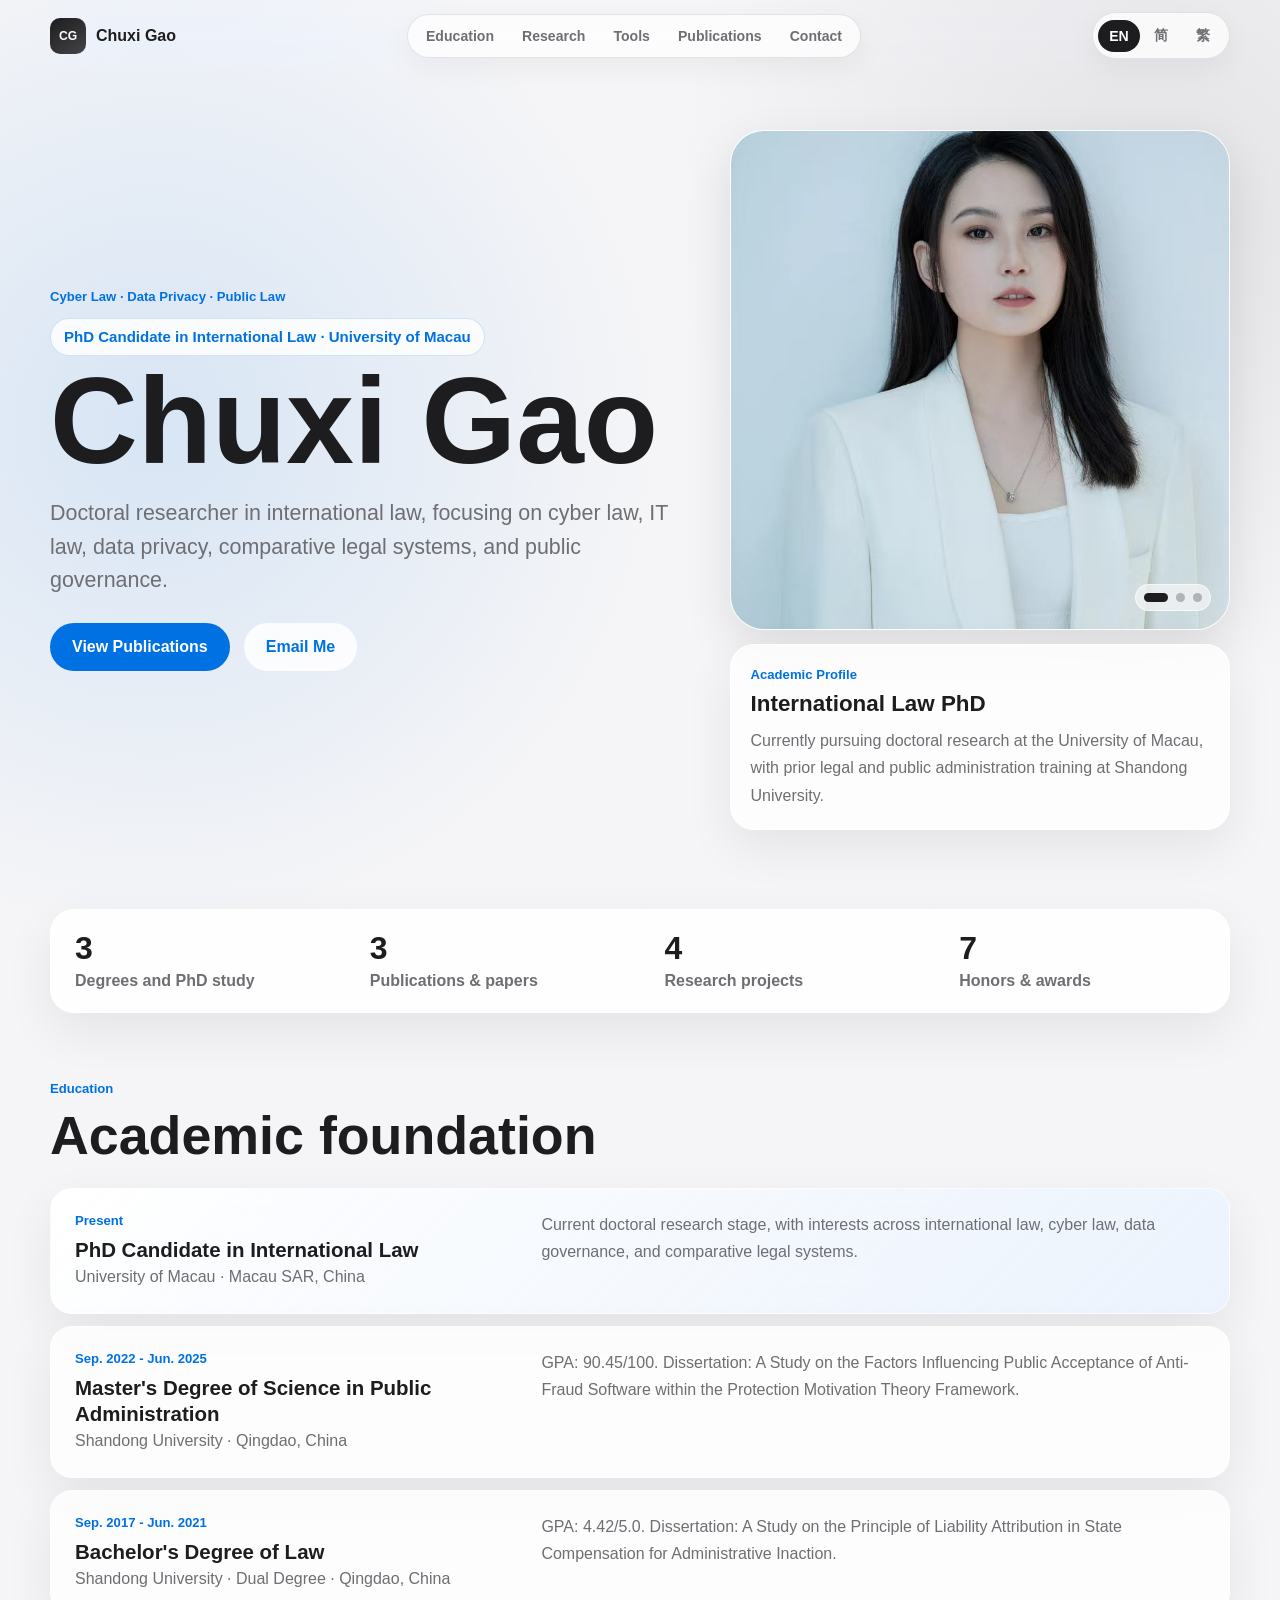
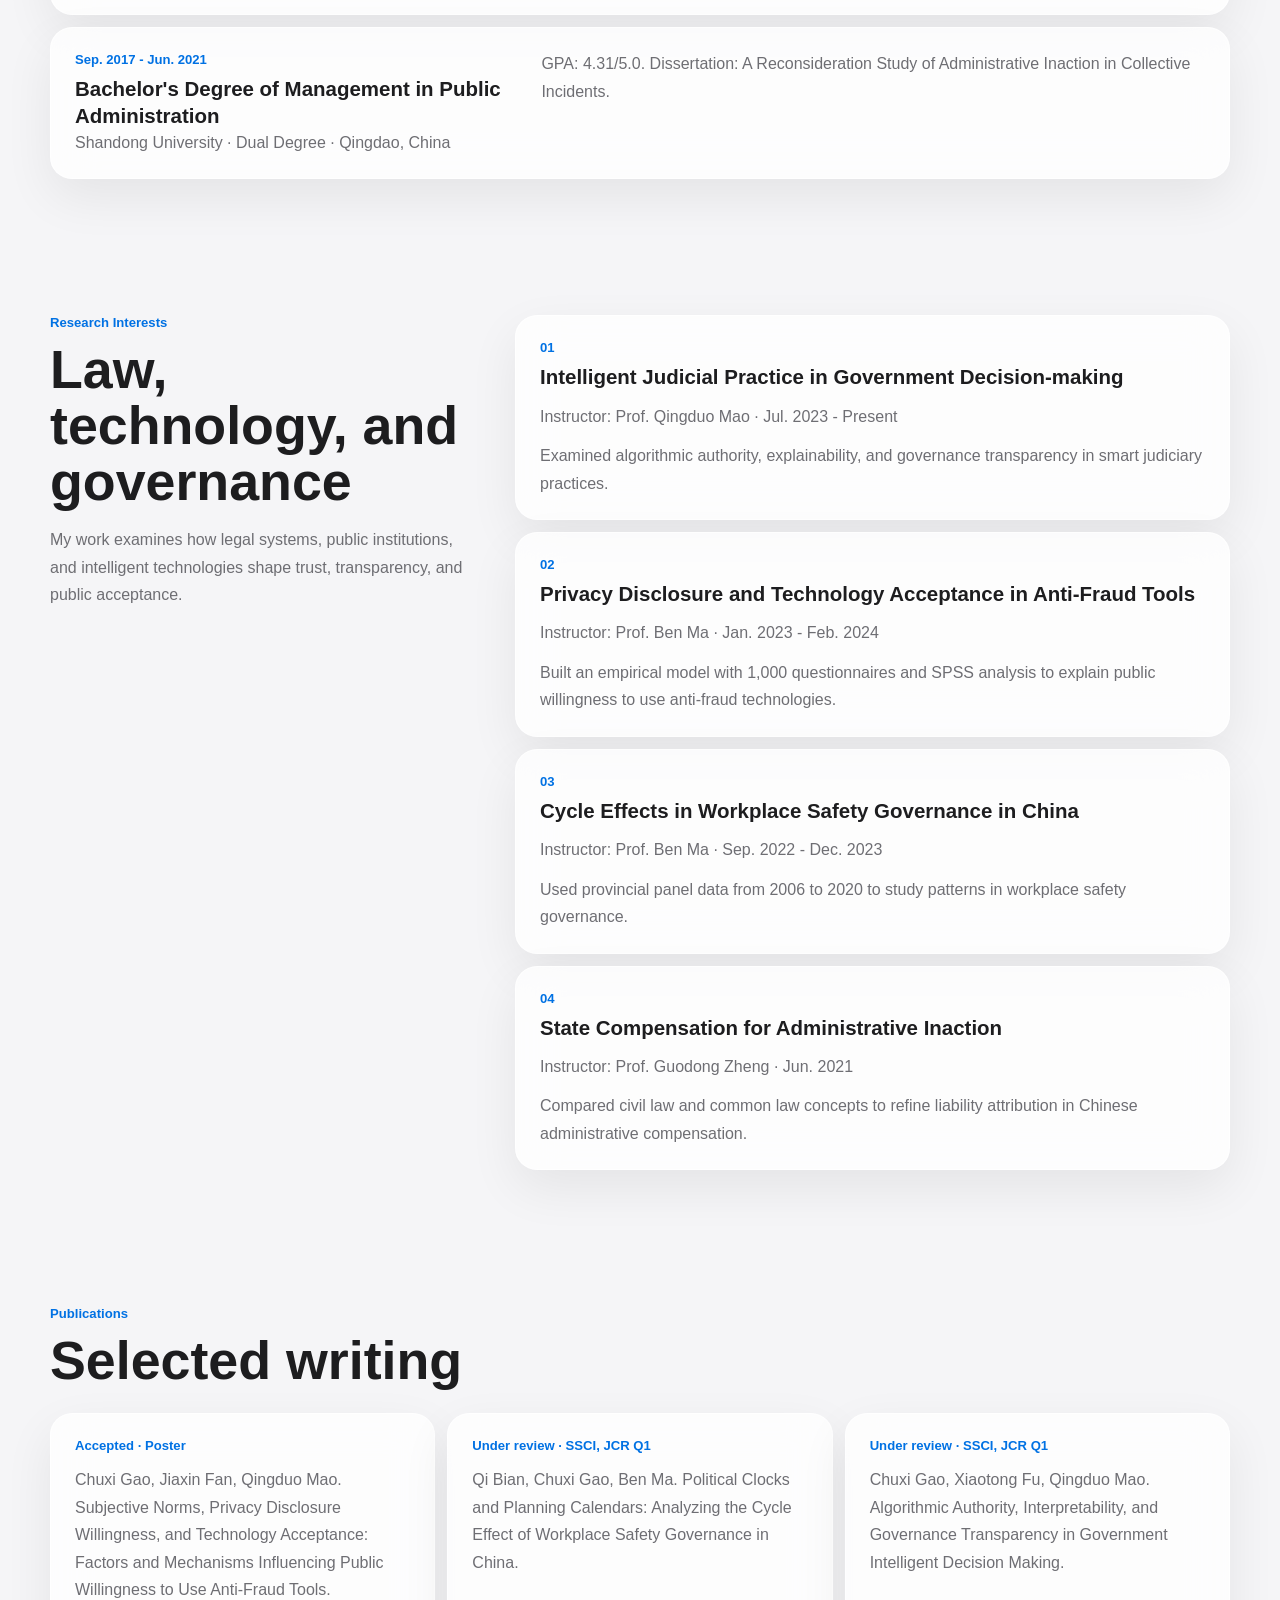
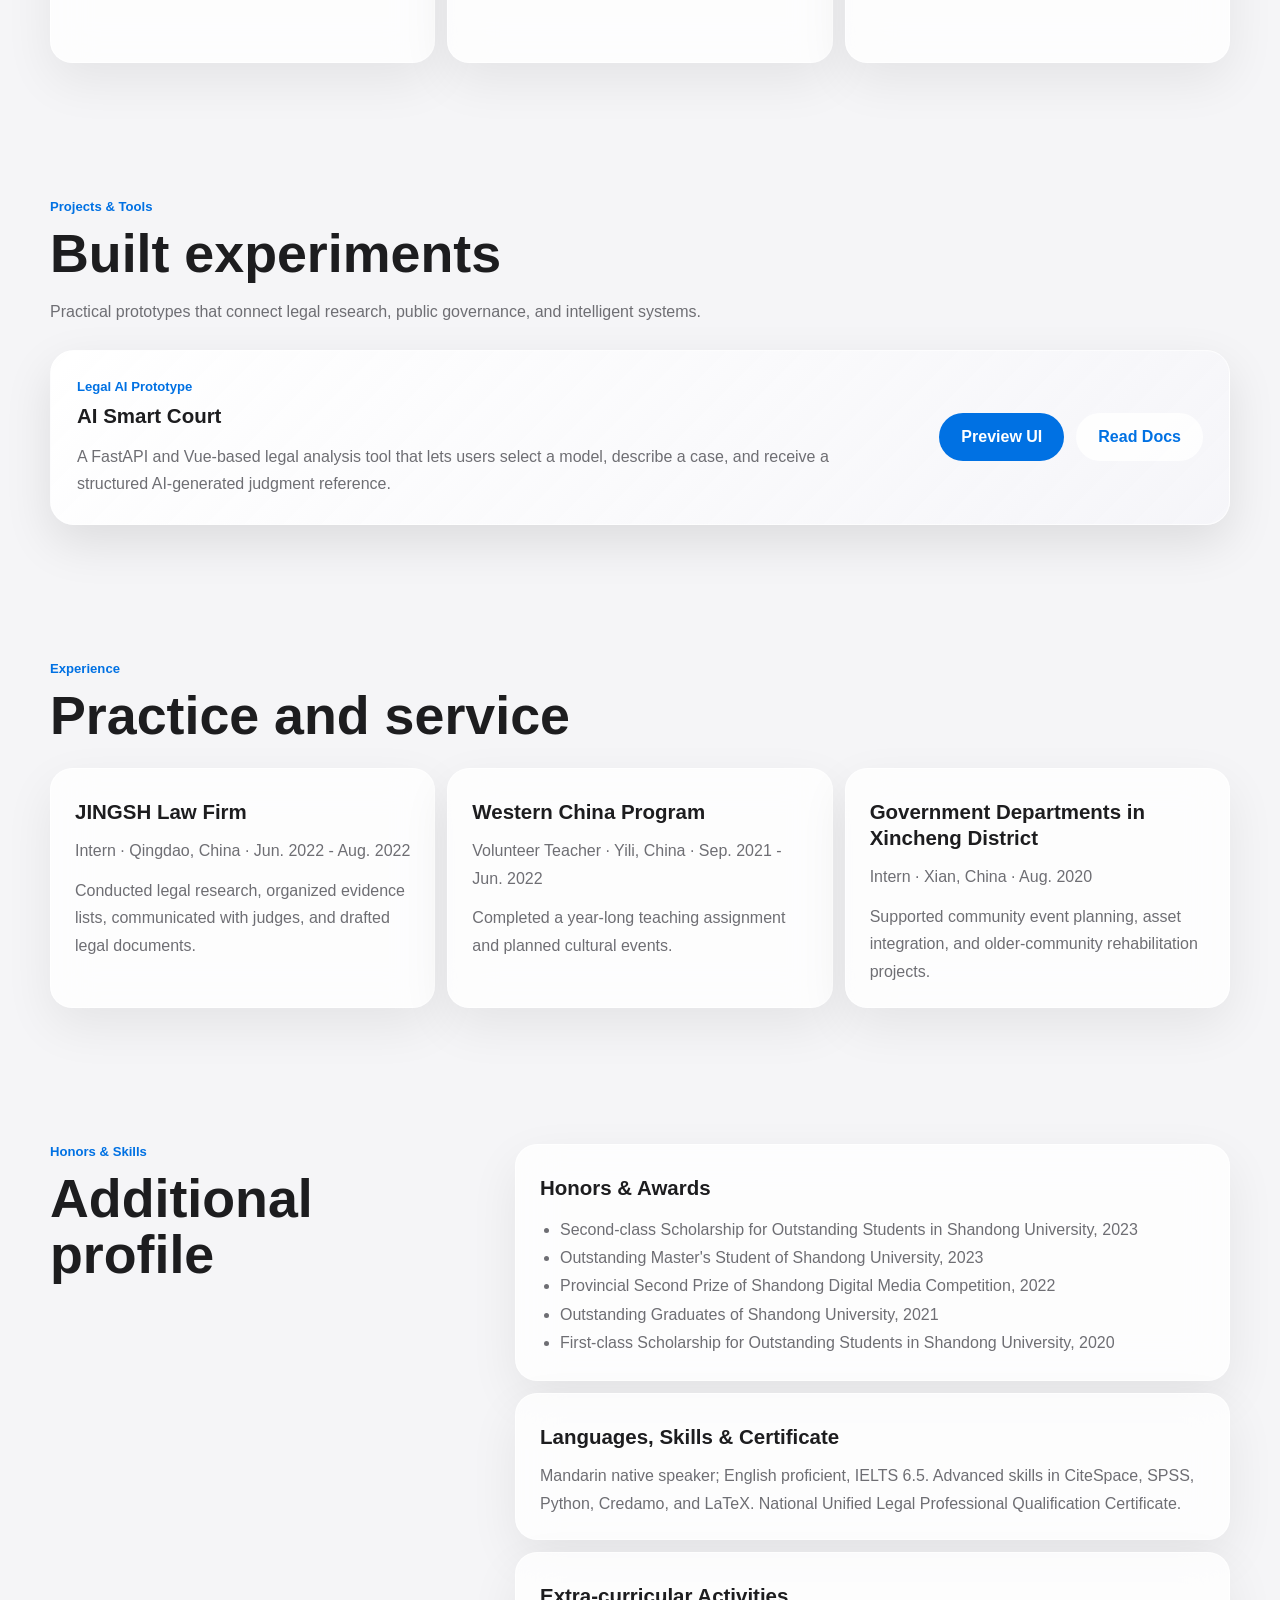
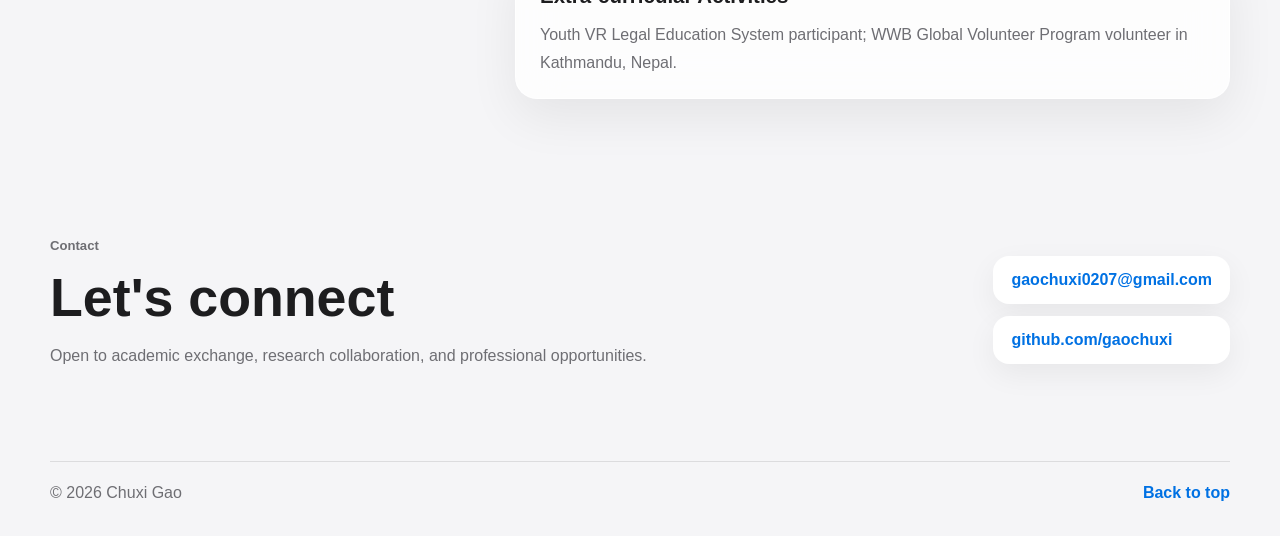
==== commit 07724545: "Add hero photo carousel" ====
--- a/index.html
+++ b/index.html
@@ -51,9 +51,16 @@
         </div>
 
         <aside class="profile-panel" aria-label="Profile summary">
-          <figure class="hero-photo">
-            <img src="./assets/images/chuxi-portrait.jpg" alt="Portrait of Chuxi Gao" />
-          </figure>
+          <div class="hero-photo carousel" aria-label="Chuxi Gao photo carousel">
+            <img class="carousel-image is-active" src="./assets/images/chuxi-portrait.jpg" alt="Portrait of Chuxi Gao" />
+            <img class="carousel-image" src="./assets/images/chuxi-full.jpg" alt="Chuxi Gao in a white suit" />
+            <img class="carousel-image" src="./assets/images/chuxi-candid.jpg" alt="A candid personal photo of Chuxi Gao" />
+            <div class="carousel-controls" aria-label="Photo carousel controls">
+              <button class="carousel-dot is-active" type="button" aria-label="Show portrait photo" data-slide="0"></button>
+              <button class="carousel-dot" type="button" aria-label="Show full-length photo" data-slide="1"></button>
+              <button class="carousel-dot" type="button" aria-label="Show candid photo" data-slide="2"></button>
+            </div>
+          </div>
           <div class="profile-card">
             <span class="profile-label" data-i18n="hero.cardLabel">Academic Profile</span>
             <strong data-i18n="hero.cardTitle">Public Administration & Law</strong>
@@ -62,15 +69,6 @@
             </p>
           </div>
         </aside>
-      </section>
-
-      <section class="photo-strip" aria-label="Personal photos">
-        <figure class="photo-tile tall">
-          <img src="./assets/images/chuxi-full.jpg" alt="Chuxi Gao in a white suit" />
-        </figure>
-        <figure class="photo-tile wide">
-          <img src="./assets/images/chuxi-candid.jpg" alt="A candid personal photo of Chuxi Gao" />
-        </figure>
       </section>
 
       <section class="stats-strip" aria-label="Profile highlights">
--- a/styles.css
+++ b/styles.css
@@ -218,6 +218,7 @@
 }
 
 .hero-photo {
+  position: relative;
   margin: 0;
   height: clamp(390px, 42vw, 500px);
   border: 1px solid rgba(255, 255, 255, 0.7);
@@ -229,16 +230,59 @@
   overflow: hidden;
 }
 
-.hero-photo img,
-.photo-tile img {
+.carousel-image {
+  position: absolute;
+  inset: 0;
   display: block;
   width: 100%;
   height: 100%;
   object-fit: cover;
-}
-
-.hero-photo img {
+  opacity: 0;
+  transition: opacity 700ms ease;
+}
+
+.carousel-image.is-active {
+  opacity: 1;
+}
+
+.carousel-image:nth-child(1) {
   object-position: center 22%;
+}
+
+.carousel-image:nth-child(2) {
+  object-position: center 18%;
+}
+
+.carousel-image:nth-child(3) {
+  object-position: center 38%;
+}
+
+.carousel-controls {
+  position: absolute;
+  right: 18px;
+  bottom: 18px;
+  display: flex;
+  gap: 8px;
+  padding: 8px;
+  border: 1px solid rgba(255, 255, 255, 0.62);
+  border-radius: 999px;
+  background: rgba(245, 245, 247, 0.72);
+  backdrop-filter: blur(18px);
+}
+
+.carousel-dot {
+  width: 9px;
+  height: 9px;
+  padding: 0;
+  border: 0;
+  border-radius: 999px;
+  background: rgba(29, 29, 31, 0.28);
+  cursor: pointer;
+}
+
+.carousel-dot.is-active {
+  width: 24px;
+  background: var(--ink);
 }
 
 .profile-card,
@@ -268,38 +312,6 @@
   margin: 10px 0 0;
   color: var(--muted);
   line-height: 1.7;
-}
-
-.photo-strip {
-  display: grid;
-  grid-template-columns: minmax(220px, 0.48fr) minmax(0, 1fr);
-  gap: 14px;
-  margin-bottom: 14px;
-}
-
-.photo-tile {
-  margin: 0;
-  overflow: hidden;
-  border: 1px solid rgba(255, 255, 255, 0.7);
-  border-radius: 24px;
-  background: var(--surface);
-  box-shadow: 0 18px 50px rgba(0, 0, 0, 0.08);
-}
-
-.photo-tile.tall {
-  height: 360px;
-}
-
-.photo-tile.wide {
-  height: 360px;
-}
-
-.photo-tile.tall img {
-  object-position: center 18%;
-}
-
-.photo-tile.wide img {
-  object-position: center 38%;
 }
 
 .stats-strip {
@@ -575,15 +587,6 @@
     border-radius: 28px;
   }
 
-  .photo-strip {
-    grid-template-columns: 1fr;
-  }
-
-  .photo-tile.tall,
-  .photo-tile.wide {
-    height: 360px;
-  }
-
   .stats-strip {
     grid-template-columns: 1fr 1fr;
     border-radius: 24px;
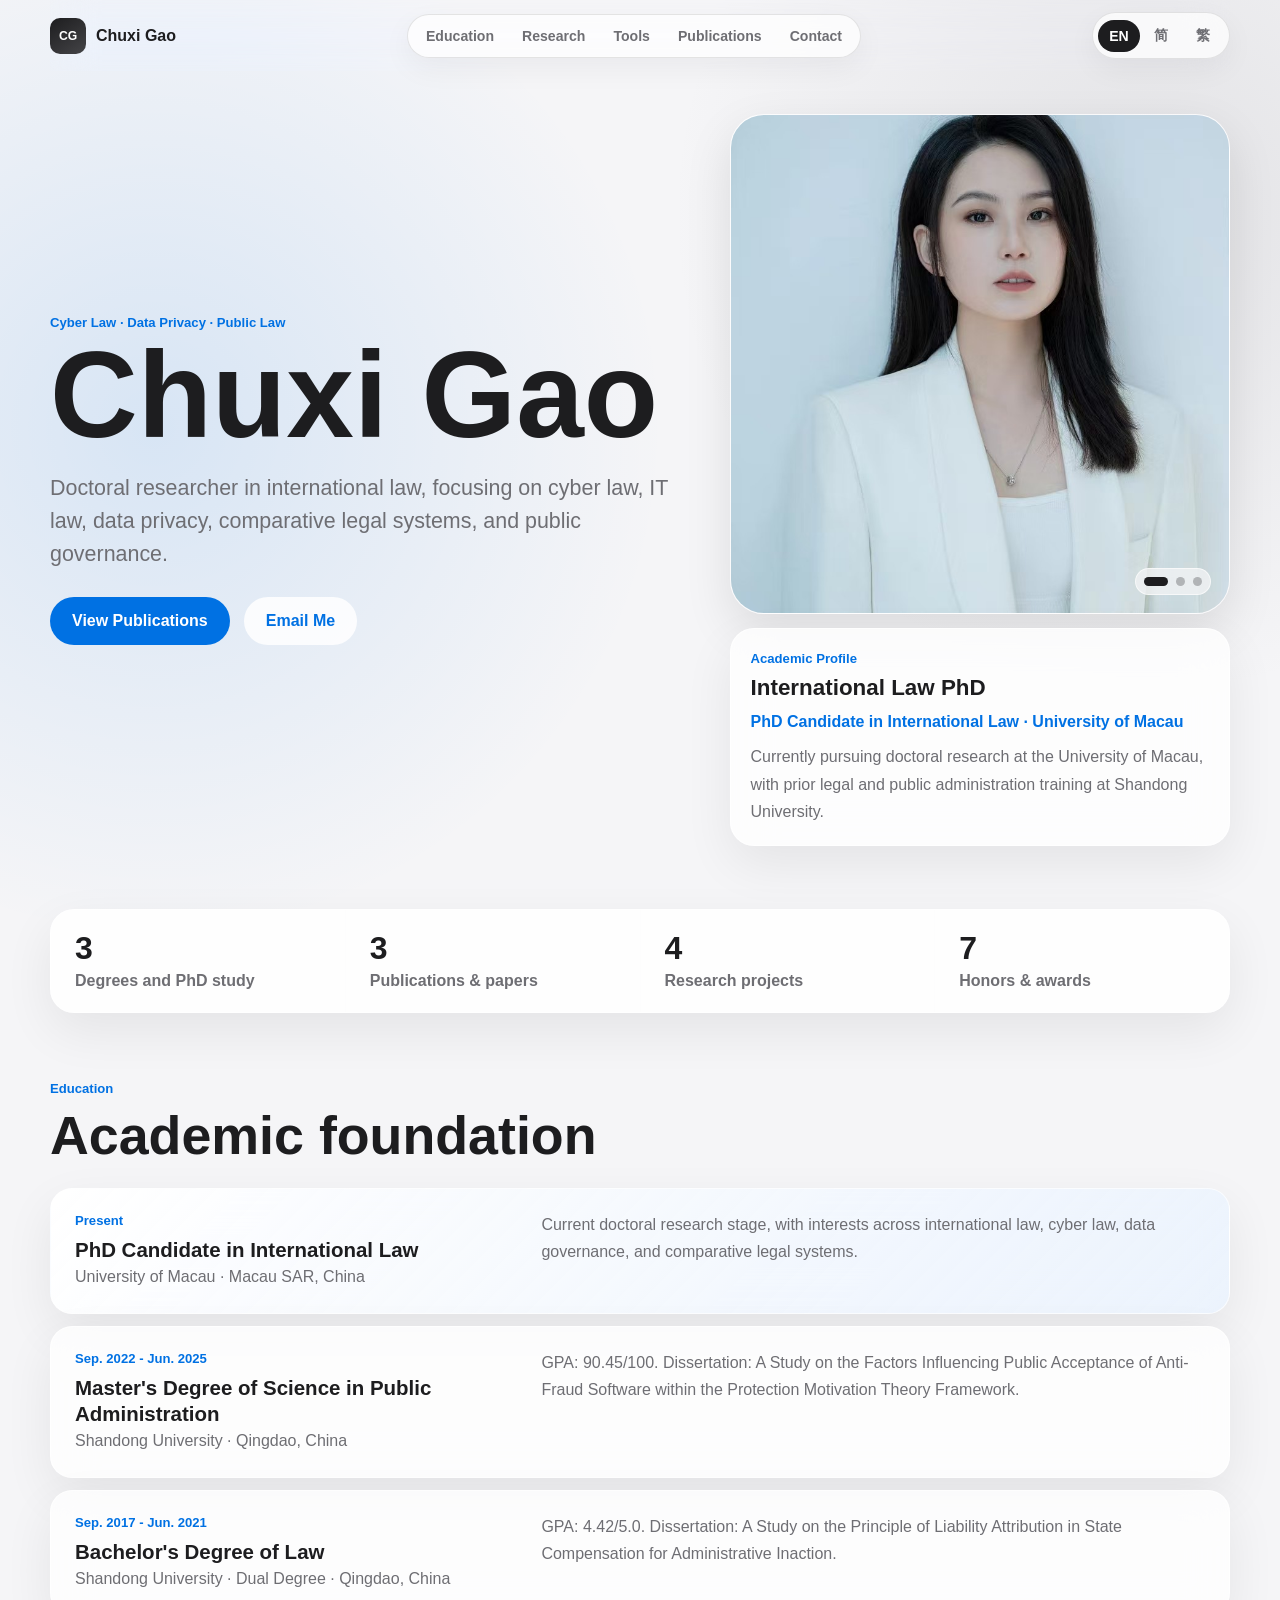
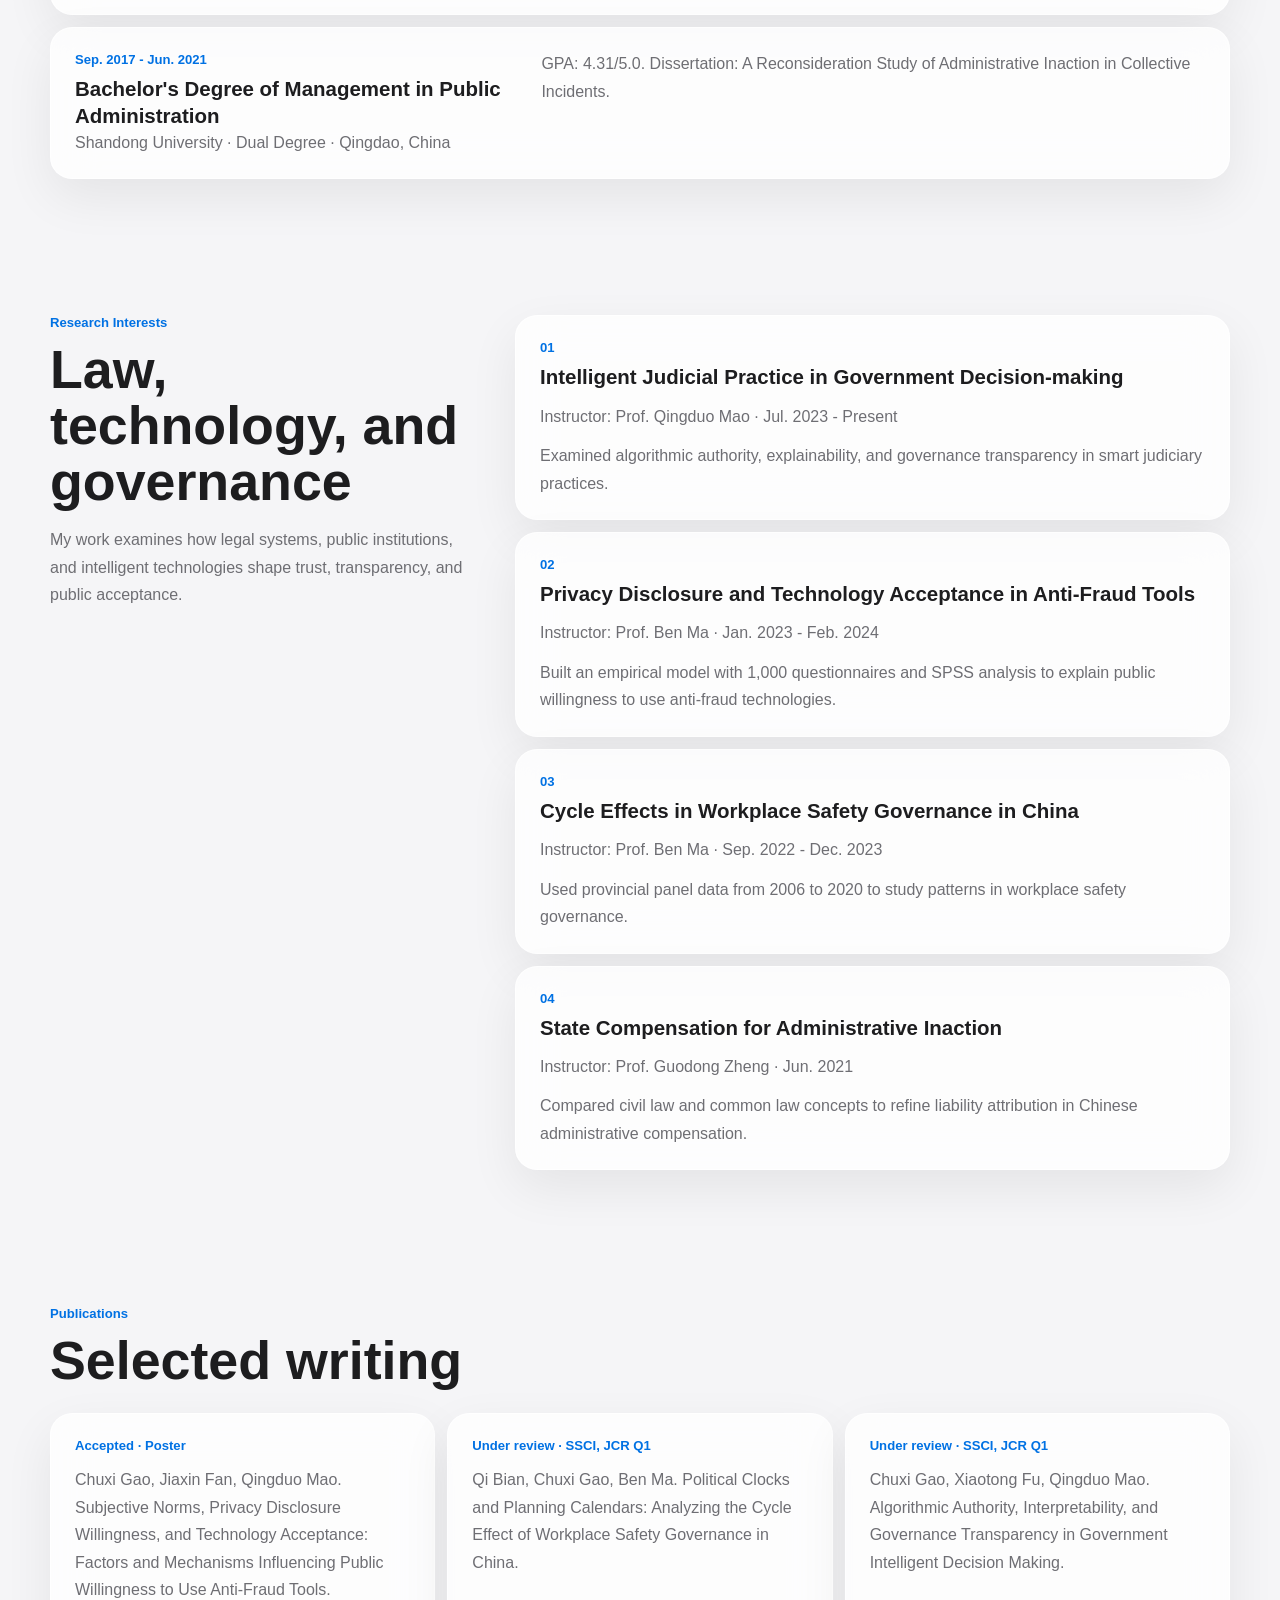
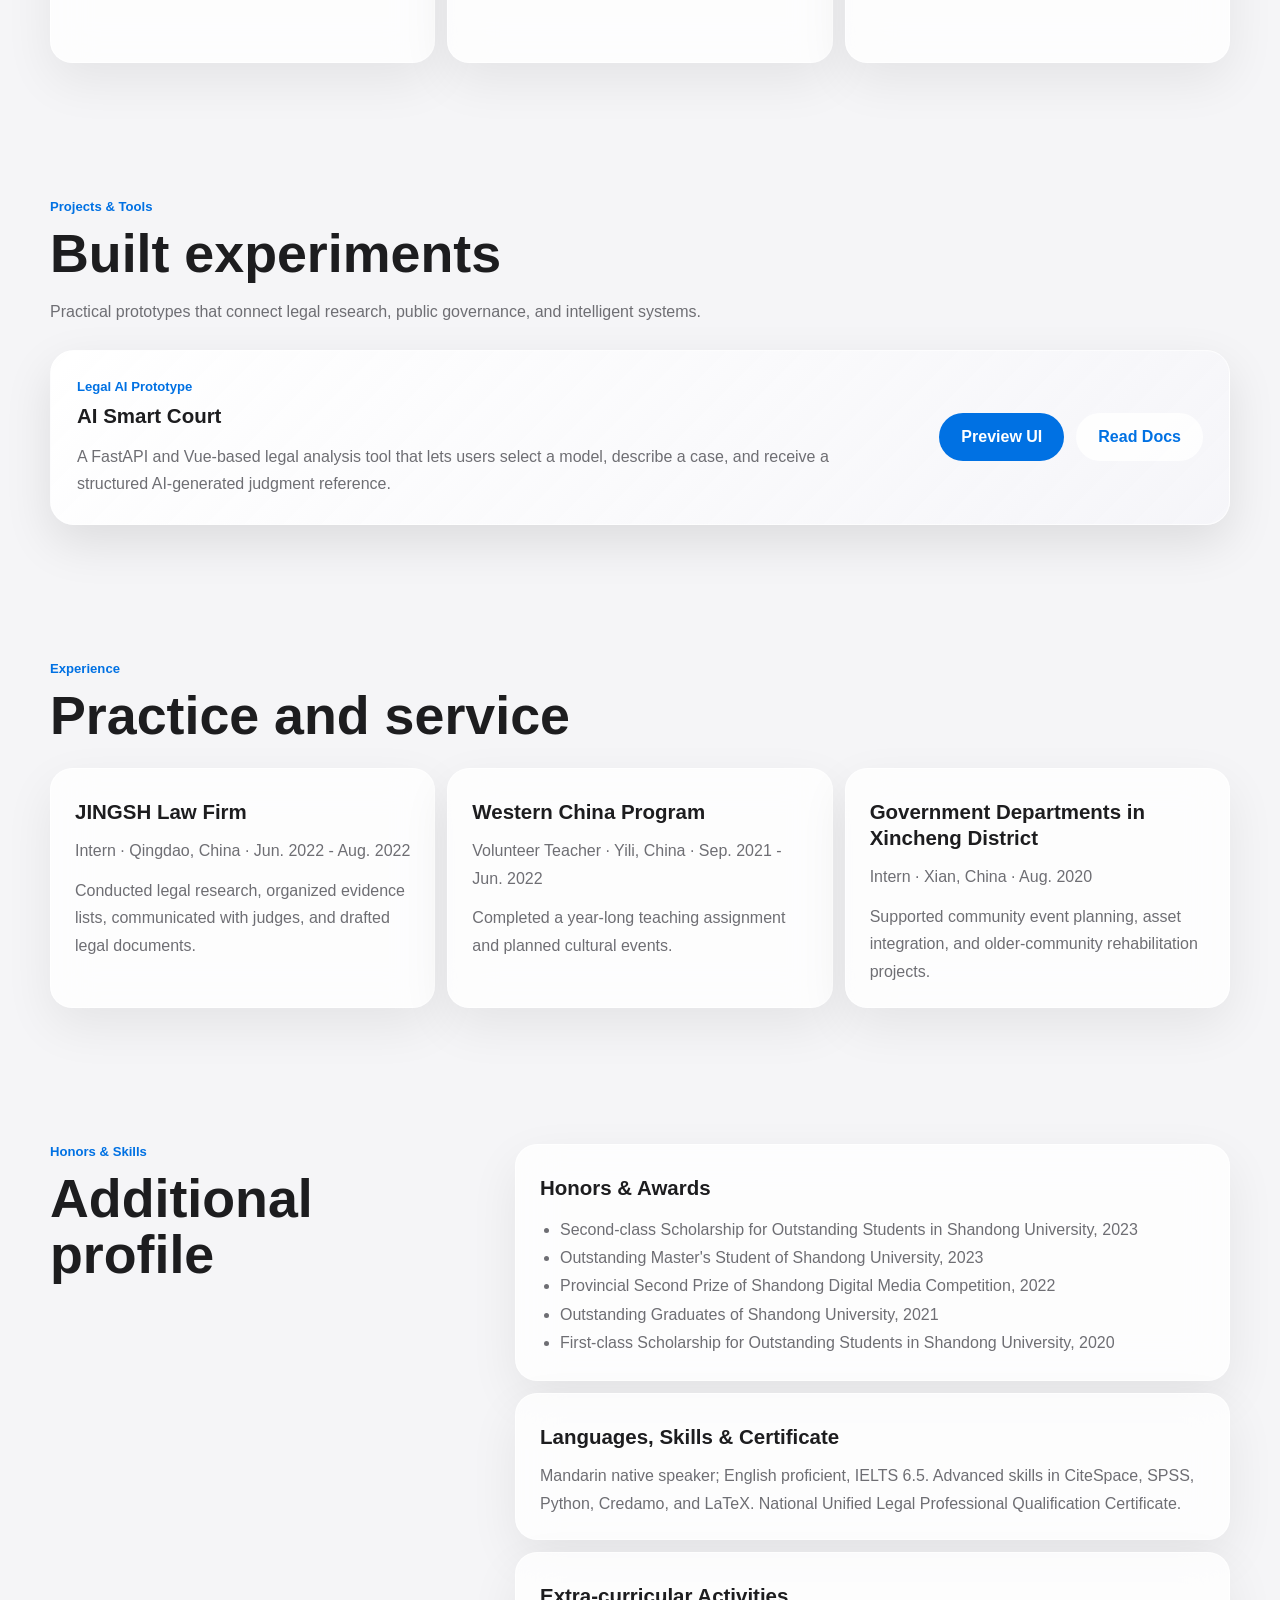
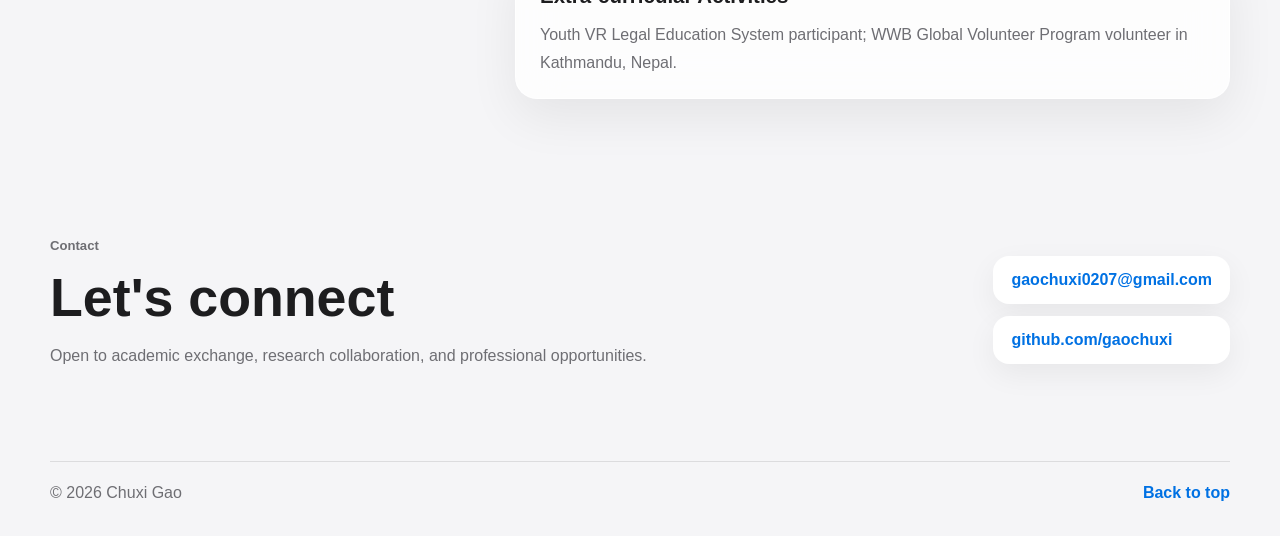
==== commit 592aa988: "Move current role into profile card" ====
--- a/index.html
+++ b/index.html
@@ -36,7 +36,6 @@
       <section class="hero" aria-labelledby="hero-title">
         <div class="hero-copy">
           <p class="eyebrow" data-i18n="hero.kicker">Cyber Law · Data Privacy · Public Law</p>
-          <p class="current-role" data-i18n="hero.current">PhD Candidate in International Law · University of Macau</p>
           <h1 id="hero-title" data-i18n="hero.name">Chuxi Gao</h1>
           <p class="hero-subtitle" data-i18n="hero.subtitle">
             Researcher in public administration and law, focusing on cyber law, IT law,
@@ -64,6 +63,7 @@
           <div class="profile-card">
             <span class="profile-label" data-i18n="hero.cardLabel">Academic Profile</span>
             <strong data-i18n="hero.cardTitle">Public Administration & Law</strong>
+            <p class="profile-role" data-i18n="hero.current">PhD Candidate in International Law · University of Macau</p>
             <p data-i18n="hero.cardText">
               Shandong University graduate with dual bachelor's degrees and a master's degree in public administration.
             </p>
--- a/styles.css
+++ b/styles.css
@@ -155,19 +155,6 @@
   letter-spacing: 0;
 }
 
-.current-role {
-  display: inline-flex;
-  margin: 14px 0 0;
-  padding: 8px 13px;
-  border: 1px solid rgba(0, 113, 227, 0.18);
-  border-radius: 999px;
-  background: rgba(255, 255, 255, 0.82);
-  color: var(--blue);
-  font-size: 0.94rem;
-  font-weight: 700;
-  line-height: 1.3;
-}
-
 .hero-subtitle {
   max-width: 690px;
   margin: 20px 0 0;
@@ -314,6 +301,13 @@
   line-height: 1.7;
 }
 
+.profile-card .profile-role {
+  margin-top: 9px;
+  color: var(--blue);
+  font-weight: 750;
+  line-height: 1.45;
+}
+
 .stats-strip {
   display: grid;
   grid-template-columns: repeat(4, minmax(0, 1fr));
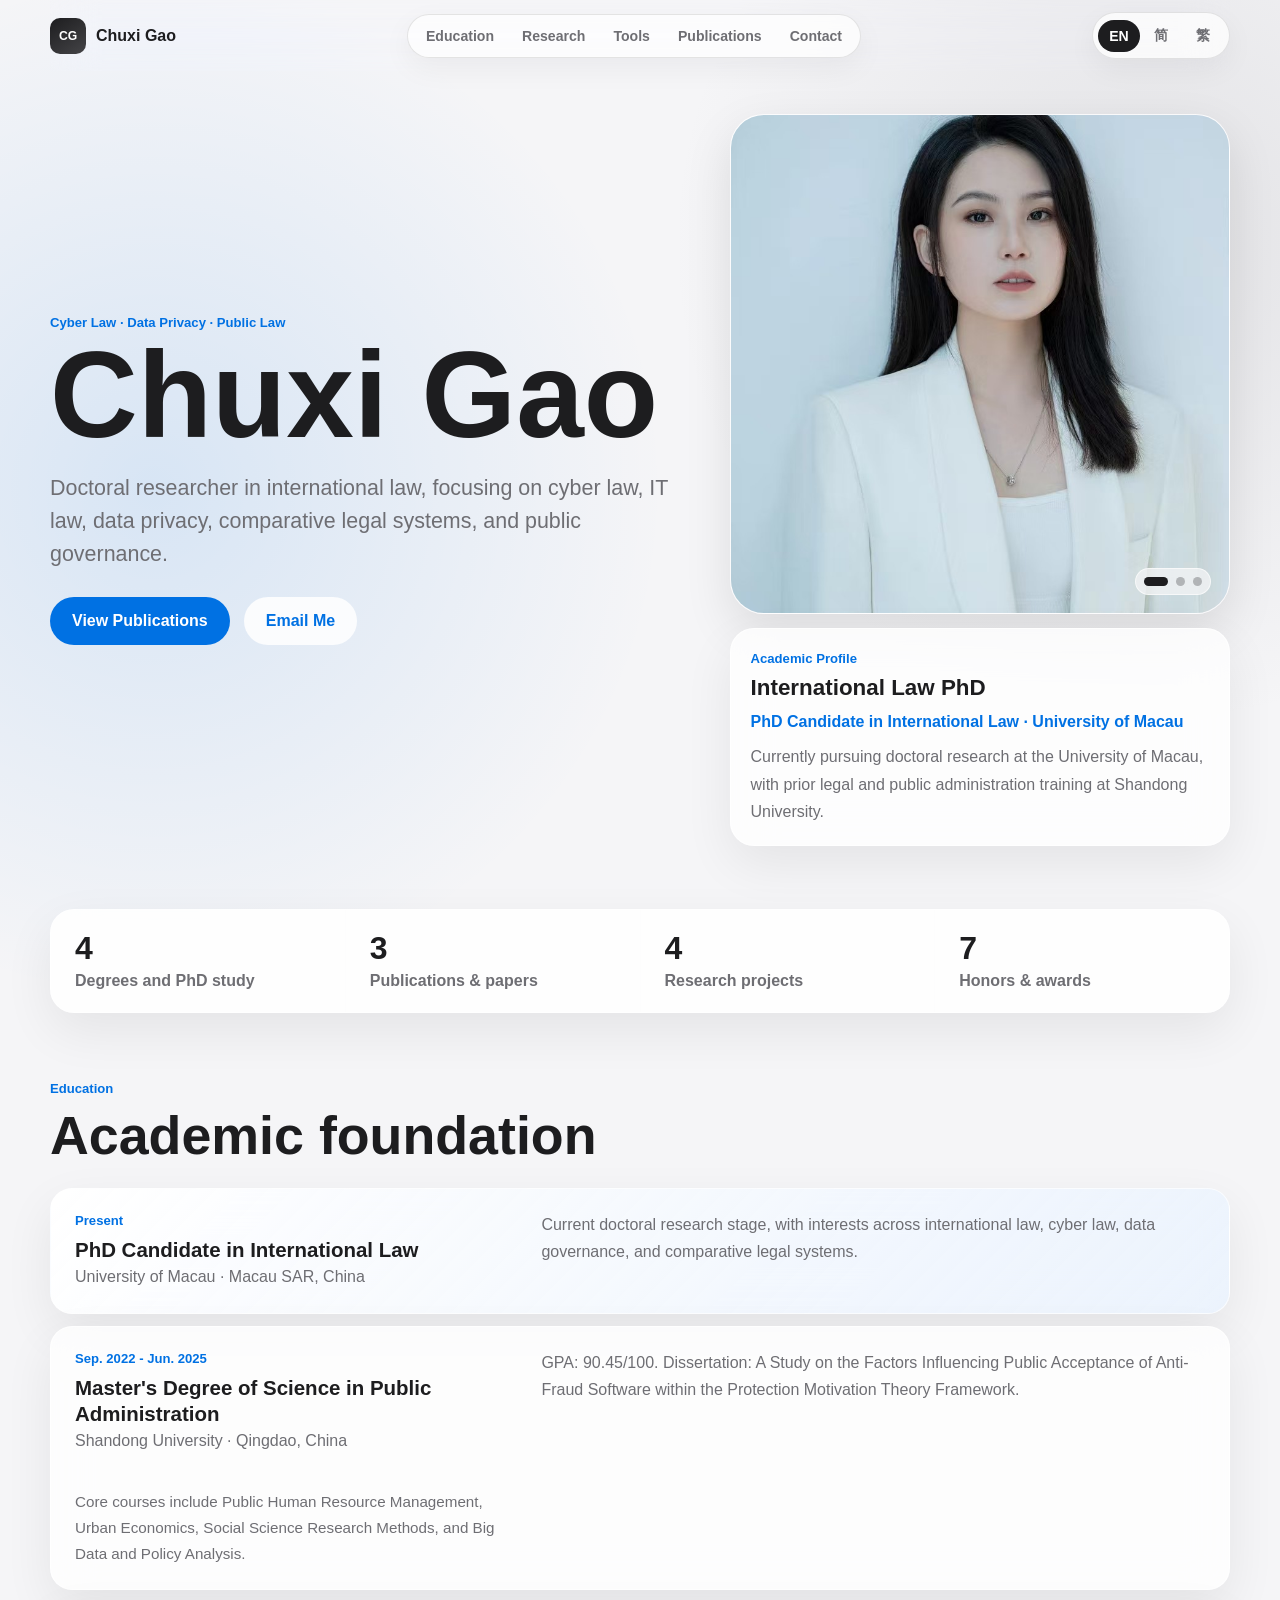
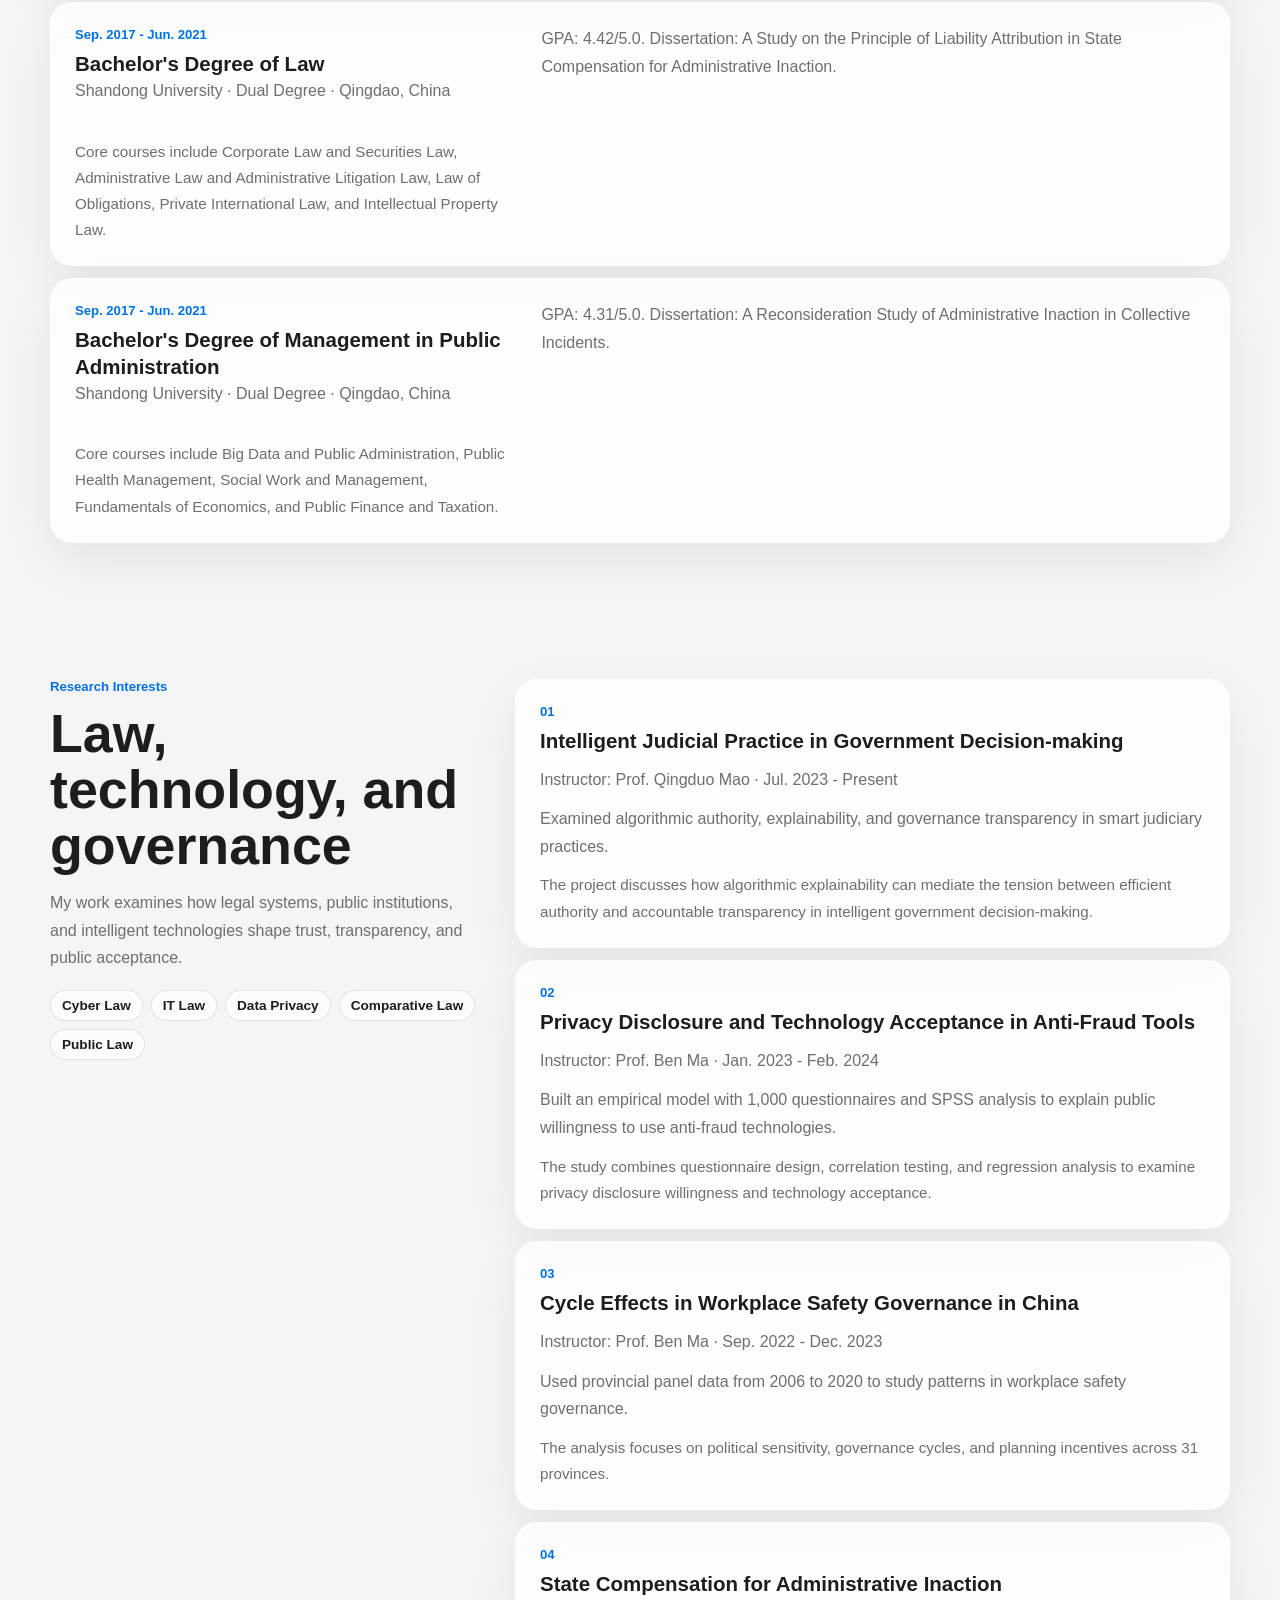
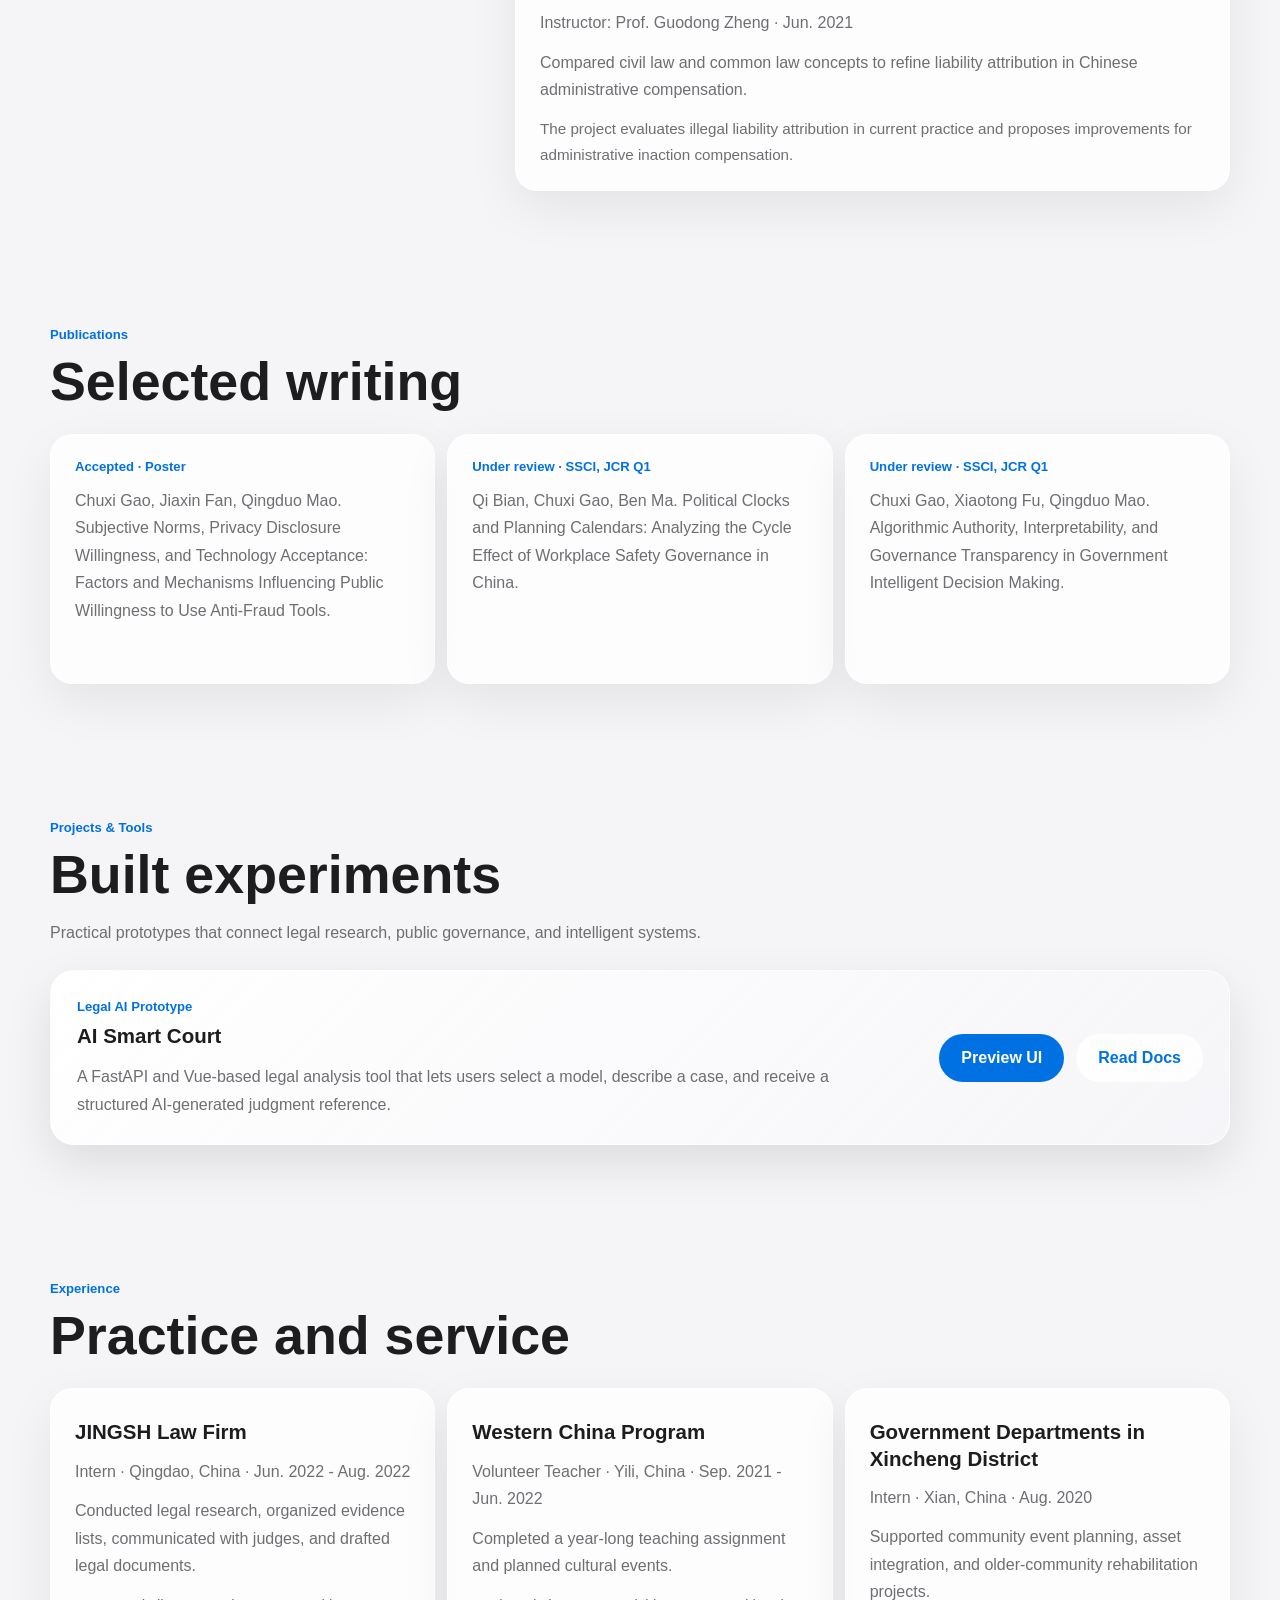
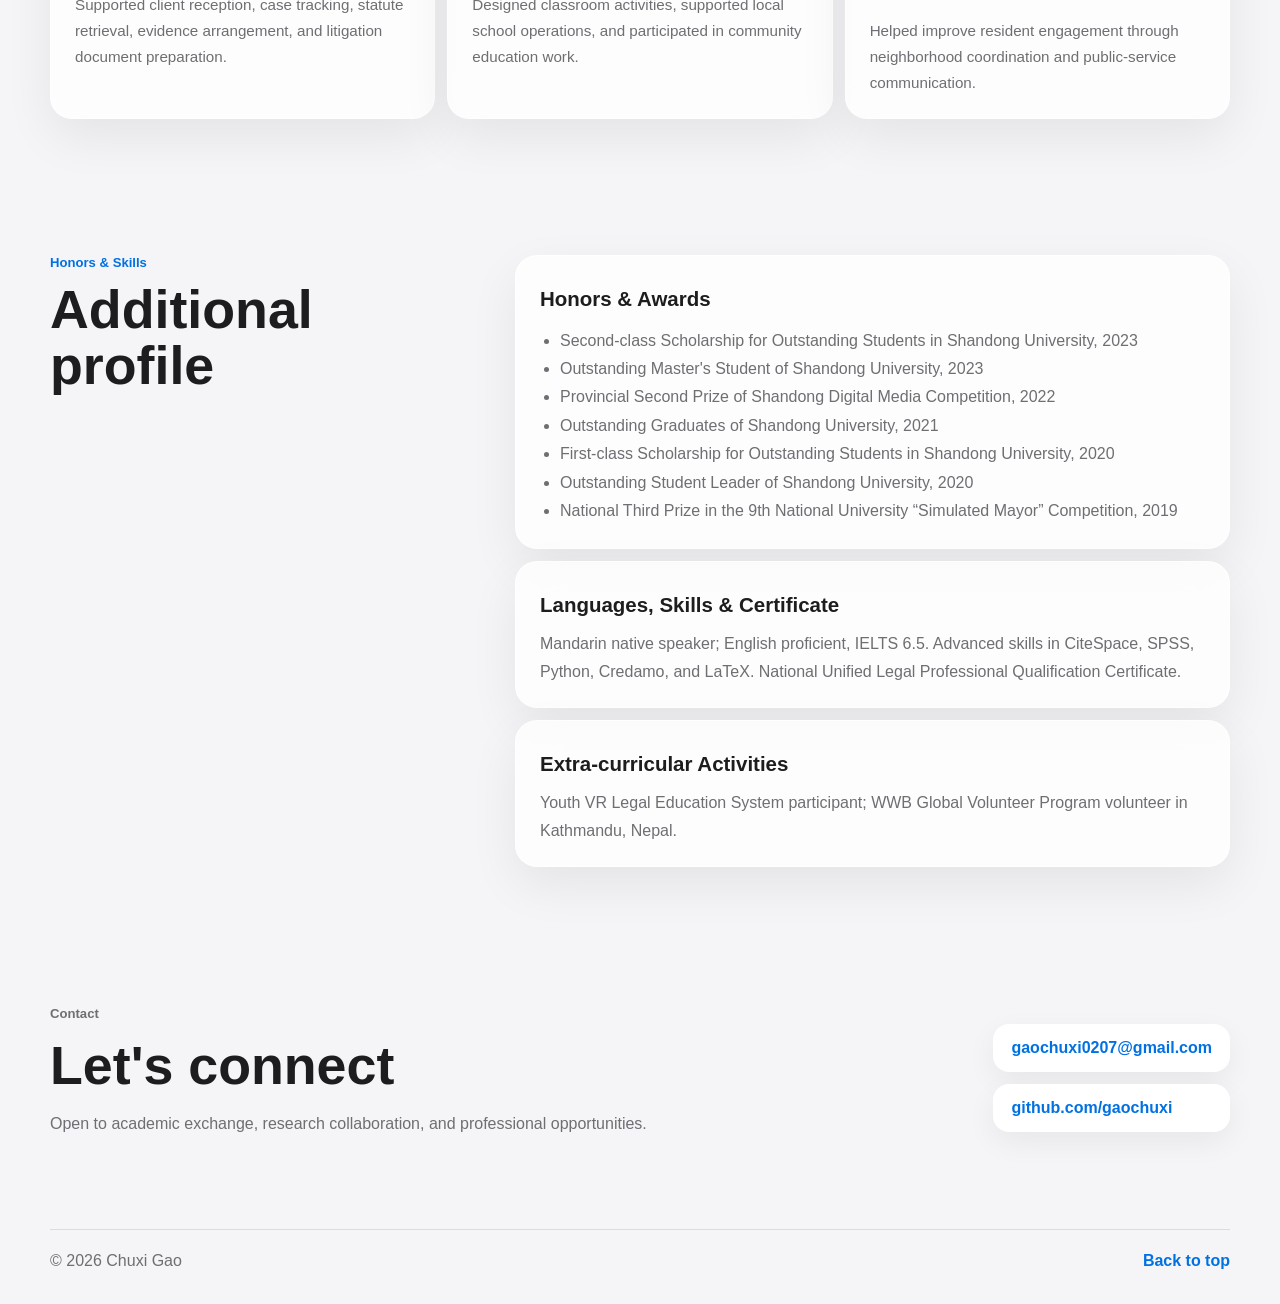
==== commit a858bd49: "Expand profile content" ====
--- a/index.html
+++ b/index.html
@@ -73,7 +73,7 @@
 
       <section class="stats-strip" aria-label="Profile highlights">
         <div>
-          <strong>3</strong>
+          <strong>4</strong>
           <span data-i18n="stats.degrees">Degrees</span>
         </div>
         <div>
@@ -118,6 +118,10 @@
               GPA: 90.45/100. Dissertation: A Study on the Factors Influencing Public Acceptance of
               Anti-Fraud Software within the Protection Motivation Theory Framework.
             </p>
+            <p class="detail-note" data-i18n="edu.master.courses">
+              Core courses include Public Human Resource Management, Urban Economics, Social Science Research Methods,
+              and Big Data and Policy Analysis.
+            </p>
           </article>
 
           <article class="timeline-item">
@@ -130,6 +134,10 @@
               GPA: 4.42/5.0. Dissertation: A Study on the Principle of Liability Attribution in State
               Compensation for Administrative Inaction.
             </p>
+            <p class="detail-note" data-i18n="edu.law.courses">
+              Core courses include Corporate Law and Securities Law, Administrative Law and Administrative Litigation Law,
+              Law of Obligations, Private International Law, and Intellectual Property Law.
+            </p>
           </article>
 
           <article class="timeline-item">
@@ -140,6 +148,10 @@
             </div>
             <p data-i18n="edu.management.detail">
               GPA: 4.31/5.0. Dissertation: A Reconsideration Study of Administrative Inaction in Collective Incidents.
+            </p>
+            <p class="detail-note" data-i18n="edu.management.courses">
+              Core courses include Big Data and Public Administration, Public Health Management,
+              Social Work and Management, Fundamentals of Economics, and Public Finance and Taxation.
             </p>
           </article>
         </div>
@@ -153,6 +165,13 @@
             My work examines how legal systems, public institutions, and intelligent technologies shape trust,
             transparency, and public acceptance.
           </p>
+          <div class="tag-cloud" aria-label="Research keywords">
+            <span data-i18n="research.tag.one">Cyber Law</span>
+            <span data-i18n="research.tag.two">IT Law</span>
+            <span data-i18n="research.tag.three">Data Privacy</span>
+            <span data-i18n="research.tag.four">Comparative Law</span>
+            <span data-i18n="research.tag.five">Public Law</span>
+          </div>
         </div>
 
         <div class="research-list">
@@ -163,6 +182,10 @@
             <p data-i18n="research.judicial.body">
               Examined algorithmic authority, explainability, and governance transparency in smart judiciary practices.
             </p>
+            <p class="detail-note" data-i18n="research.judicial.more">
+              The project discusses how algorithmic explainability can mediate the tension between efficient authority
+              and accountable transparency in intelligent government decision-making.
+            </p>
           </article>
 
           <article class="glass-card">
@@ -172,6 +195,10 @@
             <p data-i18n="research.privacy.body">
               Built an empirical model with 1,000 questionnaires and SPSS analysis to explain public willingness to use anti-fraud technologies.
             </p>
+            <p class="detail-note" data-i18n="research.privacy.more">
+              The study combines questionnaire design, correlation testing, and regression analysis to examine privacy
+              disclosure willingness and technology acceptance.
+            </p>
           </article>
 
           <article class="glass-card">
@@ -181,6 +208,9 @@
             <p data-i18n="research.safety.body">
               Used provincial panel data from 2006 to 2020 to study patterns in workplace safety governance.
             </p>
+            <p class="detail-note" data-i18n="research.safety.more">
+              The analysis focuses on political sensitivity, governance cycles, and planning incentives across 31 provinces.
+            </p>
           </article>
 
           <article class="glass-card">
@@ -189,6 +219,10 @@
             <p data-i18n="research.compensation.meta">Instructor: Prof. Guodong Zheng · Jun. 2021</p>
             <p data-i18n="research.compensation.body">
               Compared civil law and common law concepts to refine liability attribution in Chinese administrative compensation.
+            </p>
+            <p class="detail-note" data-i18n="research.compensation.more">
+              The project evaluates illegal liability attribution in current practice and proposes improvements for
+              administrative inaction compensation.
             </p>
           </article>
         </div>
@@ -260,16 +294,19 @@
             <h3 data-i18n="exp.law.title">JINGSH Law Firm</h3>
             <p data-i18n="exp.law.meta">Intern · Qingdao, China · Jun. 2022 - Aug. 2022</p>
             <p data-i18n="exp.law.body">Conducted legal research, organized evidence lists, communicated with judges, and drafted legal documents.</p>
+            <p class="detail-note" data-i18n="exp.law.more">Supported client reception, case tracking, statute retrieval, evidence arrangement, and litigation document preparation.</p>
           </article>
           <article class="compact-card">
             <h3 data-i18n="exp.teacher.title">Western China Program</h3>
             <p data-i18n="exp.teacher.meta">Volunteer Teacher · Yili, China · Sep. 2021 - Jun. 2022</p>
             <p data-i18n="exp.teacher.body">Completed a year-long teaching assignment and planned cultural events.</p>
+            <p class="detail-note" data-i18n="exp.teacher.more">Designed classroom activities, supported local school operations, and participated in community education work.</p>
           </article>
           <article class="compact-card">
             <h3 data-i18n="exp.gov.title">Government Departments in Xincheng District</h3>
             <p data-i18n="exp.gov.meta">Intern · Xian, China · Aug. 2020</p>
             <p data-i18n="exp.gov.body">Supported community event planning, asset integration, and older-community rehabilitation projects.</p>
+            <p class="detail-note" data-i18n="exp.gov.more">Helped improve resident engagement through neighborhood coordination and public-service communication.</p>
           </article>
         </div>
       </section>
@@ -288,6 +325,8 @@
               <li data-i18n="honors.three">Provincial Second Prize of Shandong Digital Media Competition, 2022</li>
               <li data-i18n="honors.four">Outstanding Graduates of Shandong University, 2021</li>
               <li data-i18n="honors.five">First-class Scholarship for Outstanding Students in Shandong University, 2020</li>
+              <li data-i18n="honors.six">Outstanding Student Leader of Shandong University, 2020</li>
+              <li data-i18n="honors.seven">National Third Prize in the 9th National University “Simulated Mayor” Competition, 2019</li>
             </ul>
           </article>
           <article class="glass-card">
--- a/styles.css
+++ b/styles.css
@@ -370,6 +370,28 @@
   line-height: 1.72;
 }
 
+.detail-note {
+  margin-top: 8px;
+  font-size: 0.95rem;
+}
+
+.tag-cloud {
+  display: flex;
+  flex-wrap: wrap;
+  gap: 8px;
+  margin-top: 18px;
+}
+
+.tag-cloud span {
+  padding: 7px 11px;
+  border: 1px solid var(--line);
+  border-radius: 999px;
+  background: rgba(255, 255, 255, 0.72);
+  color: var(--ink);
+  font-size: 0.85rem;
+  font-weight: 700;
+}
+
 .timeline {
   display: grid;
   gap: 12px;
@@ -389,6 +411,10 @@
 
 .timeline-item p {
   margin: 0;
+}
+
+.timeline-item .detail-note {
+  margin-top: 10px;
 }
 
 .two-column {
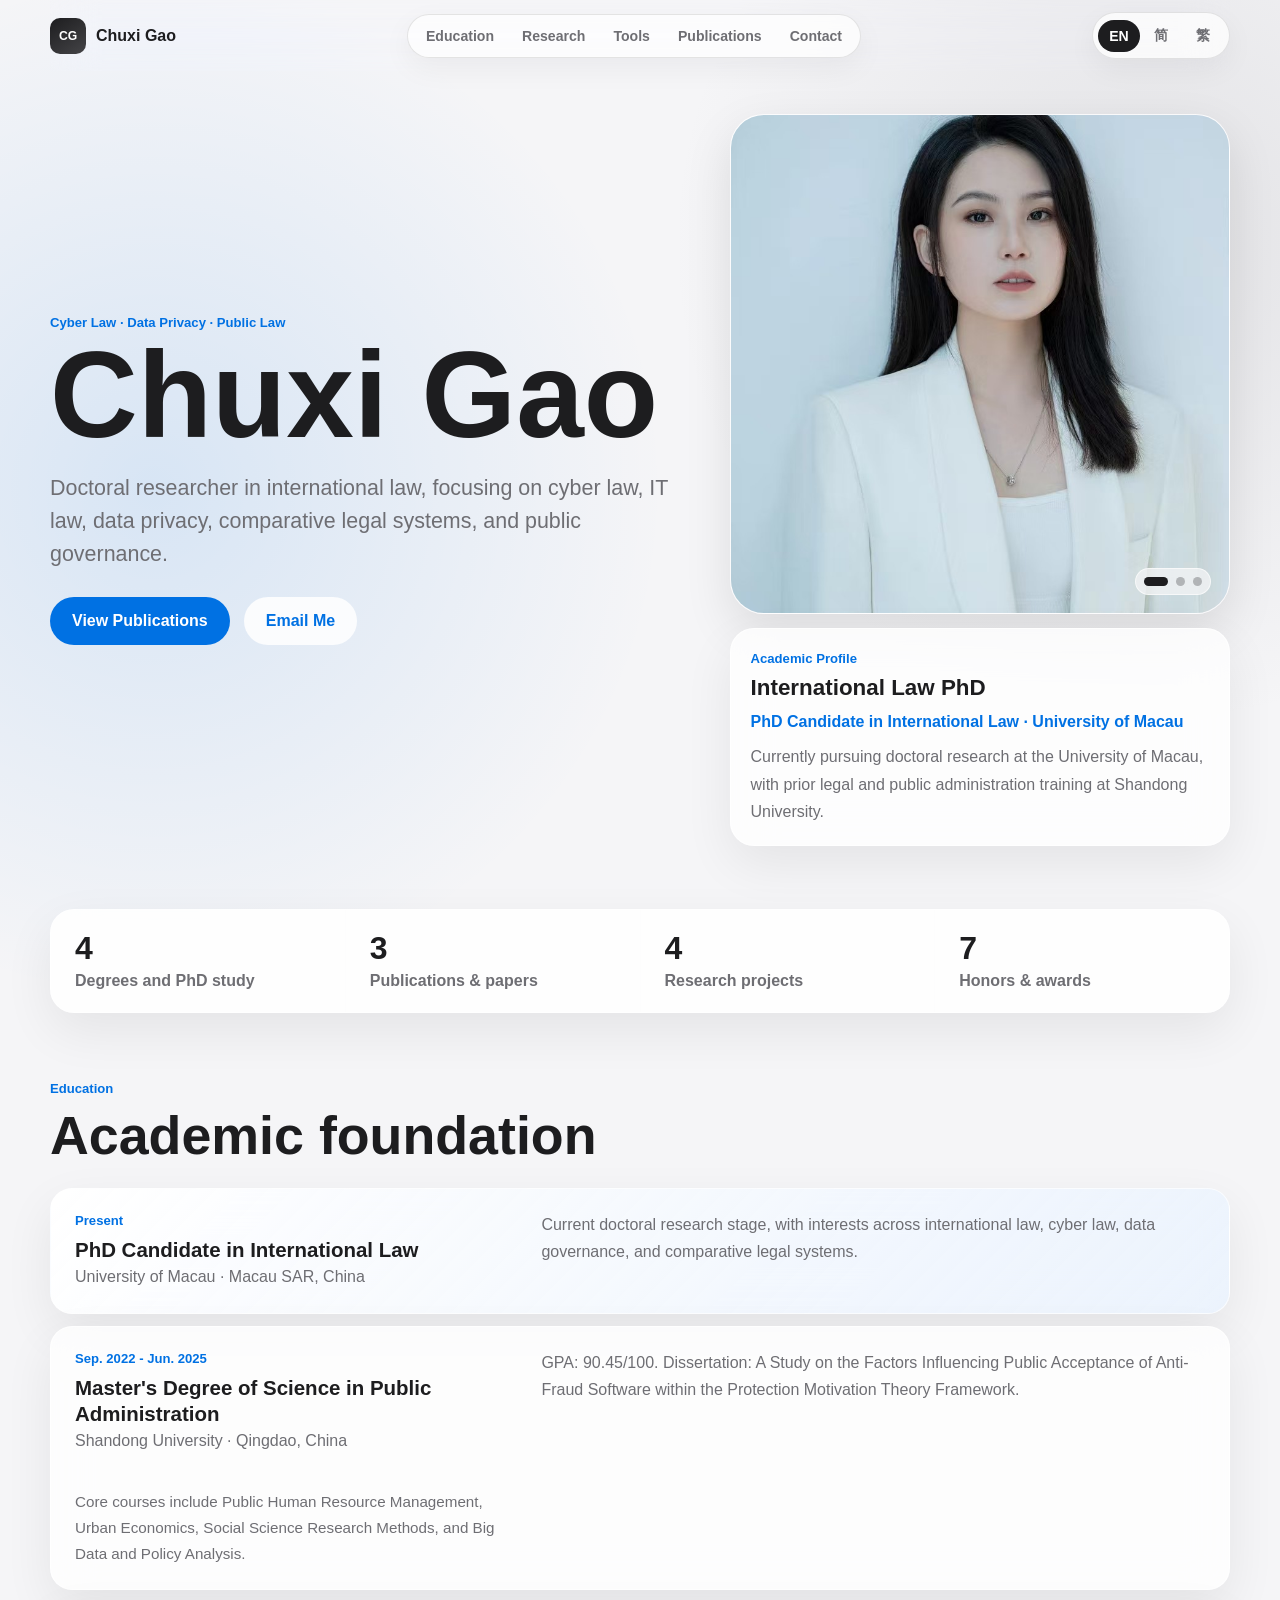
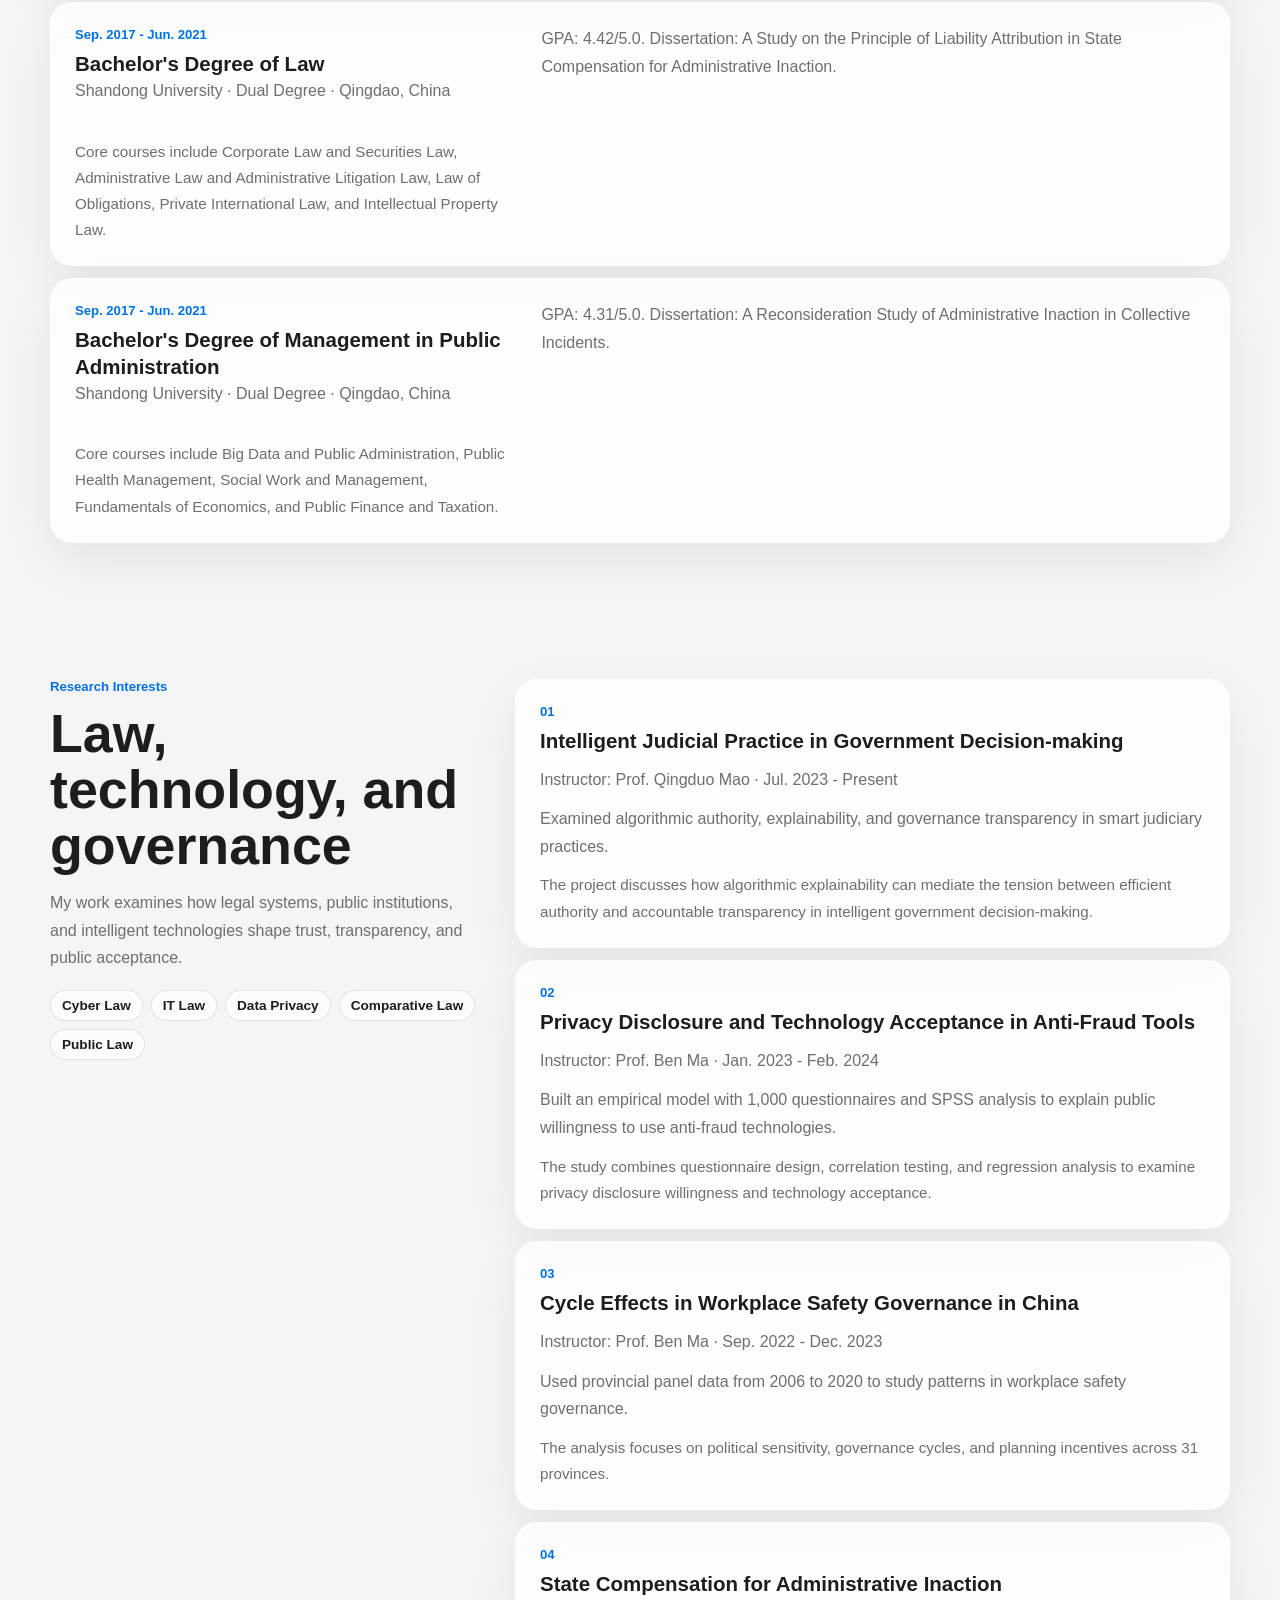
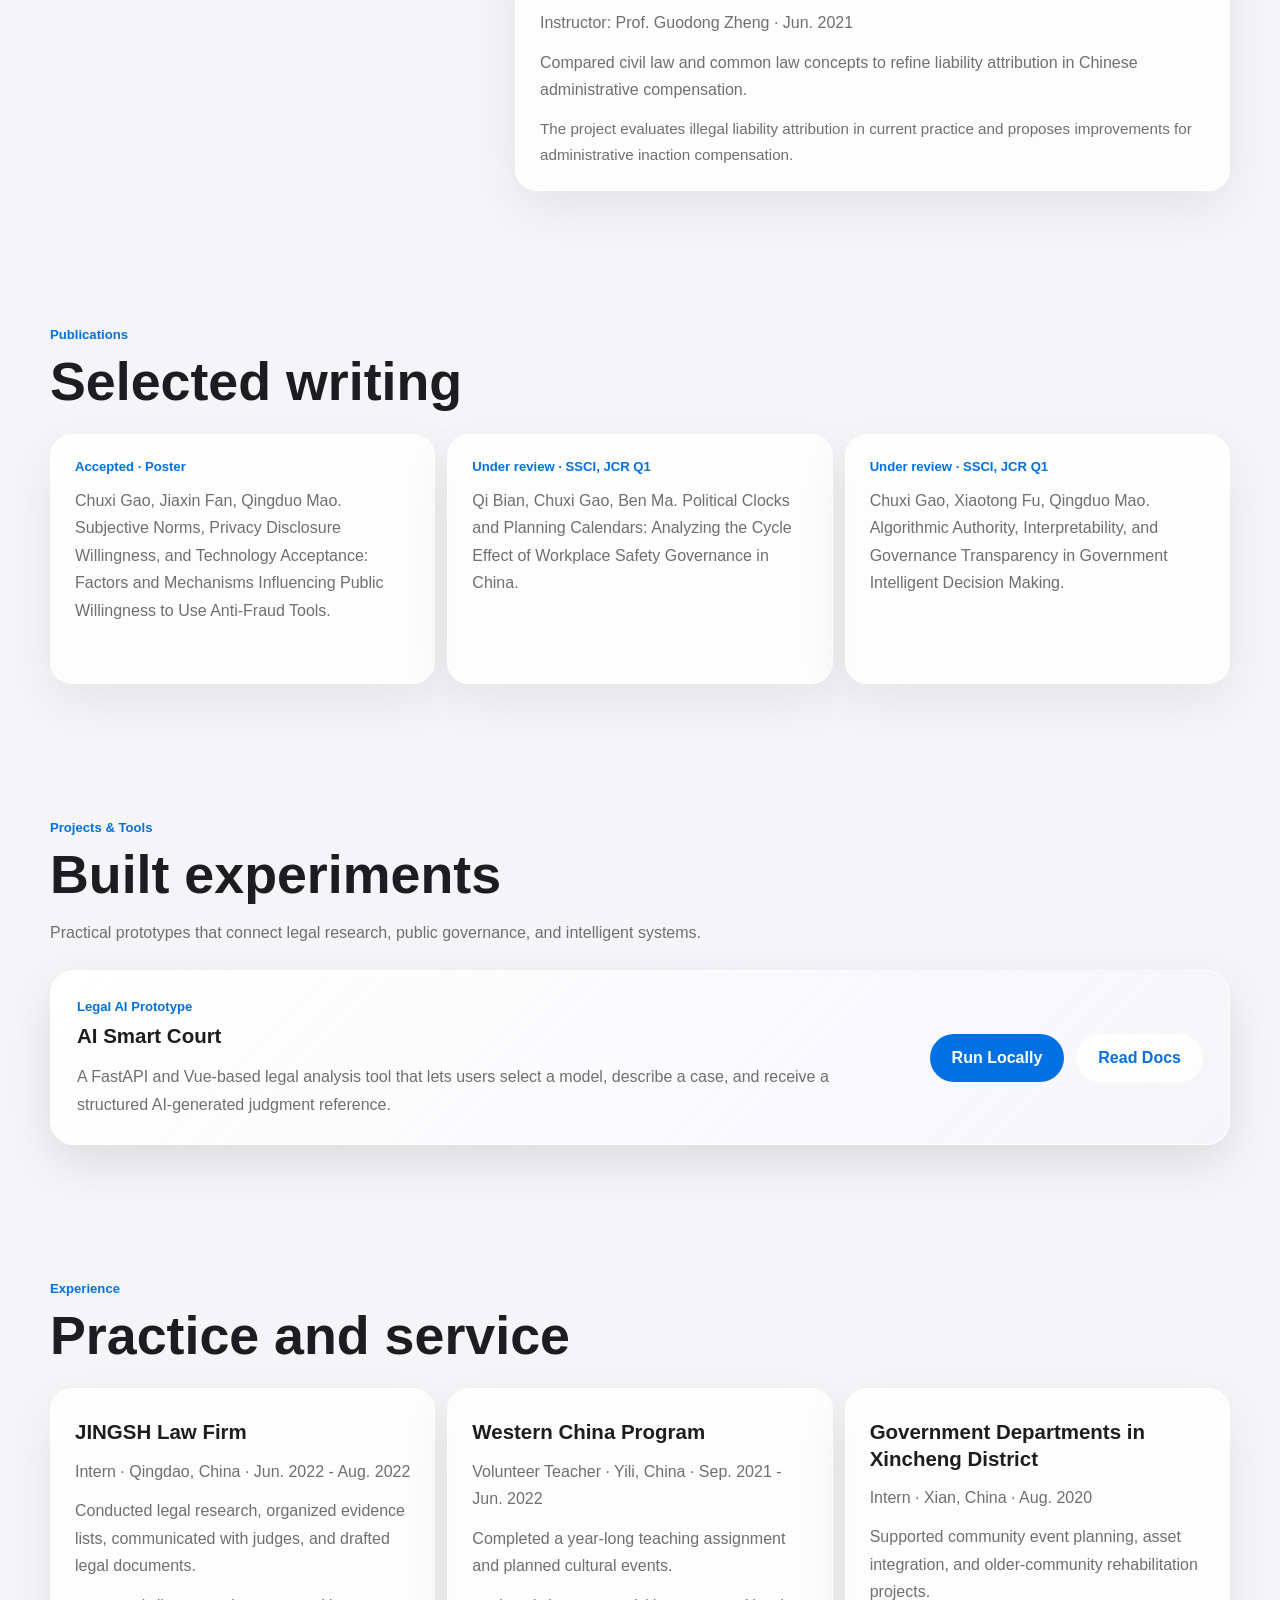
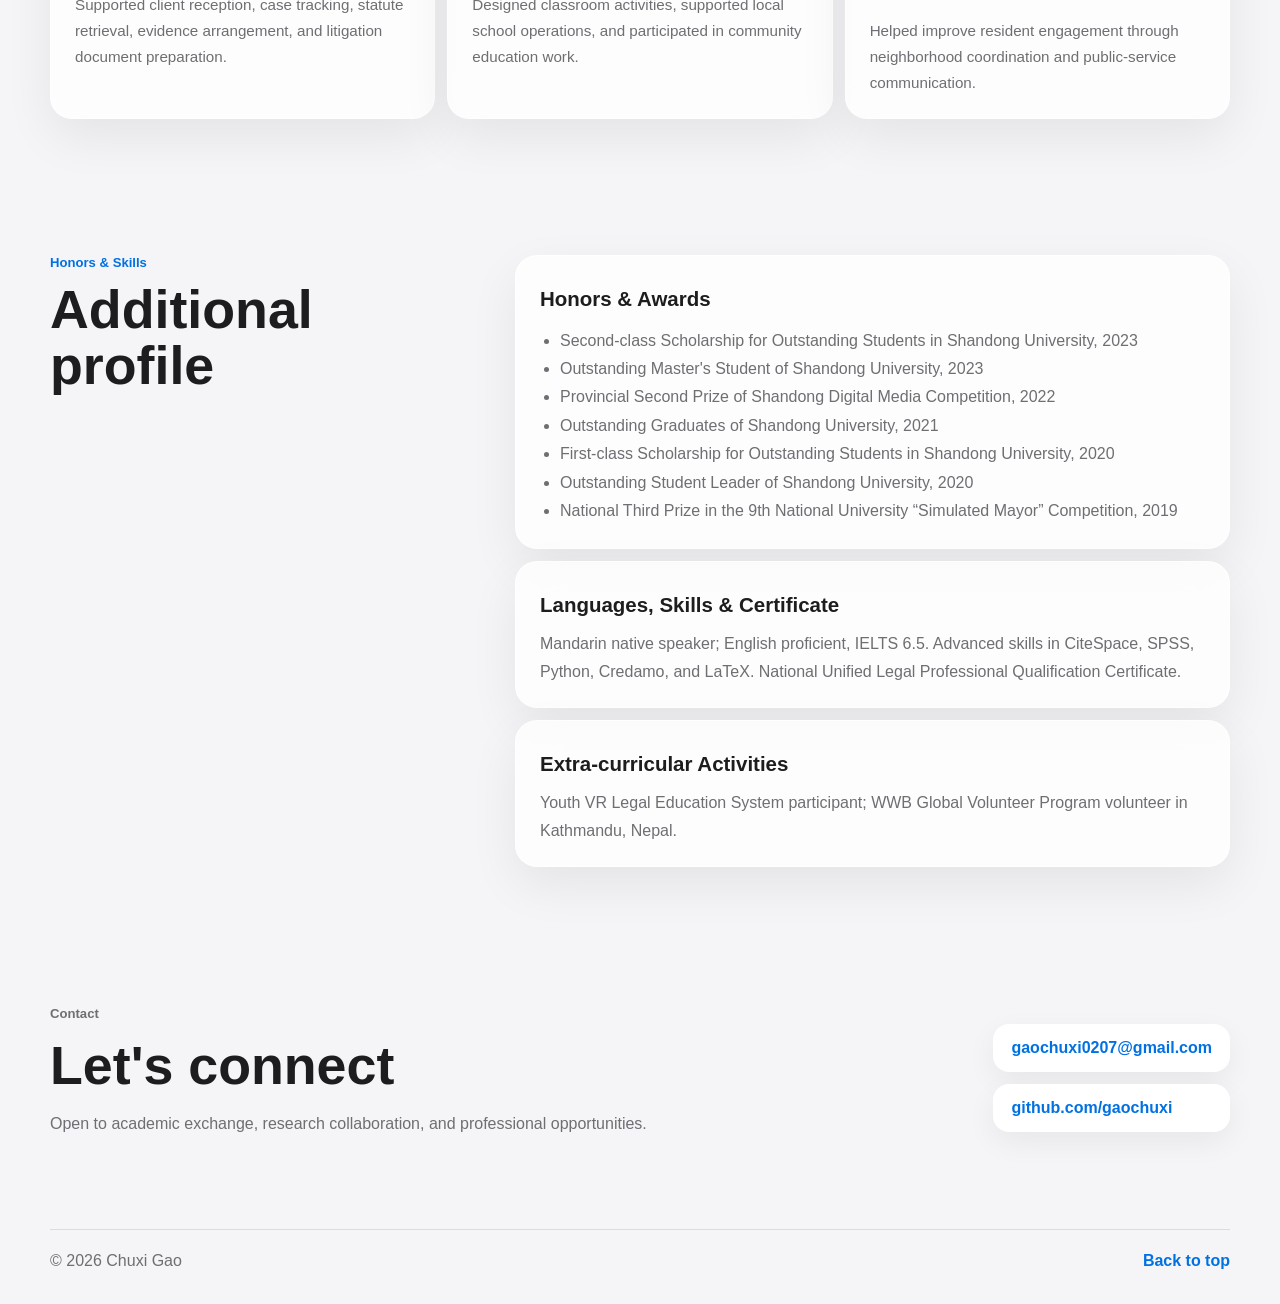
==== commit e05e7faa: "Clarify AI judge backend connection" ====
--- a/index.html
+++ b/index.html
@@ -277,7 +277,7 @@
               </p>
             </div>
             <div class="tool-actions">
-              <a class="button primary" href="./tools/ai-judge/templates/index.html" data-i18n="tools.aiJudge.preview">Preview UI</a>
+              <a class="button primary" href="./tools/ai-judge/README.md" data-i18n="tools.aiJudge.preview">Run Locally</a>
               <a class="button secondary" href="./tools/ai-judge/README.md" data-i18n="tools.aiJudge.docs">Read Docs</a>
             </div>
           </article>
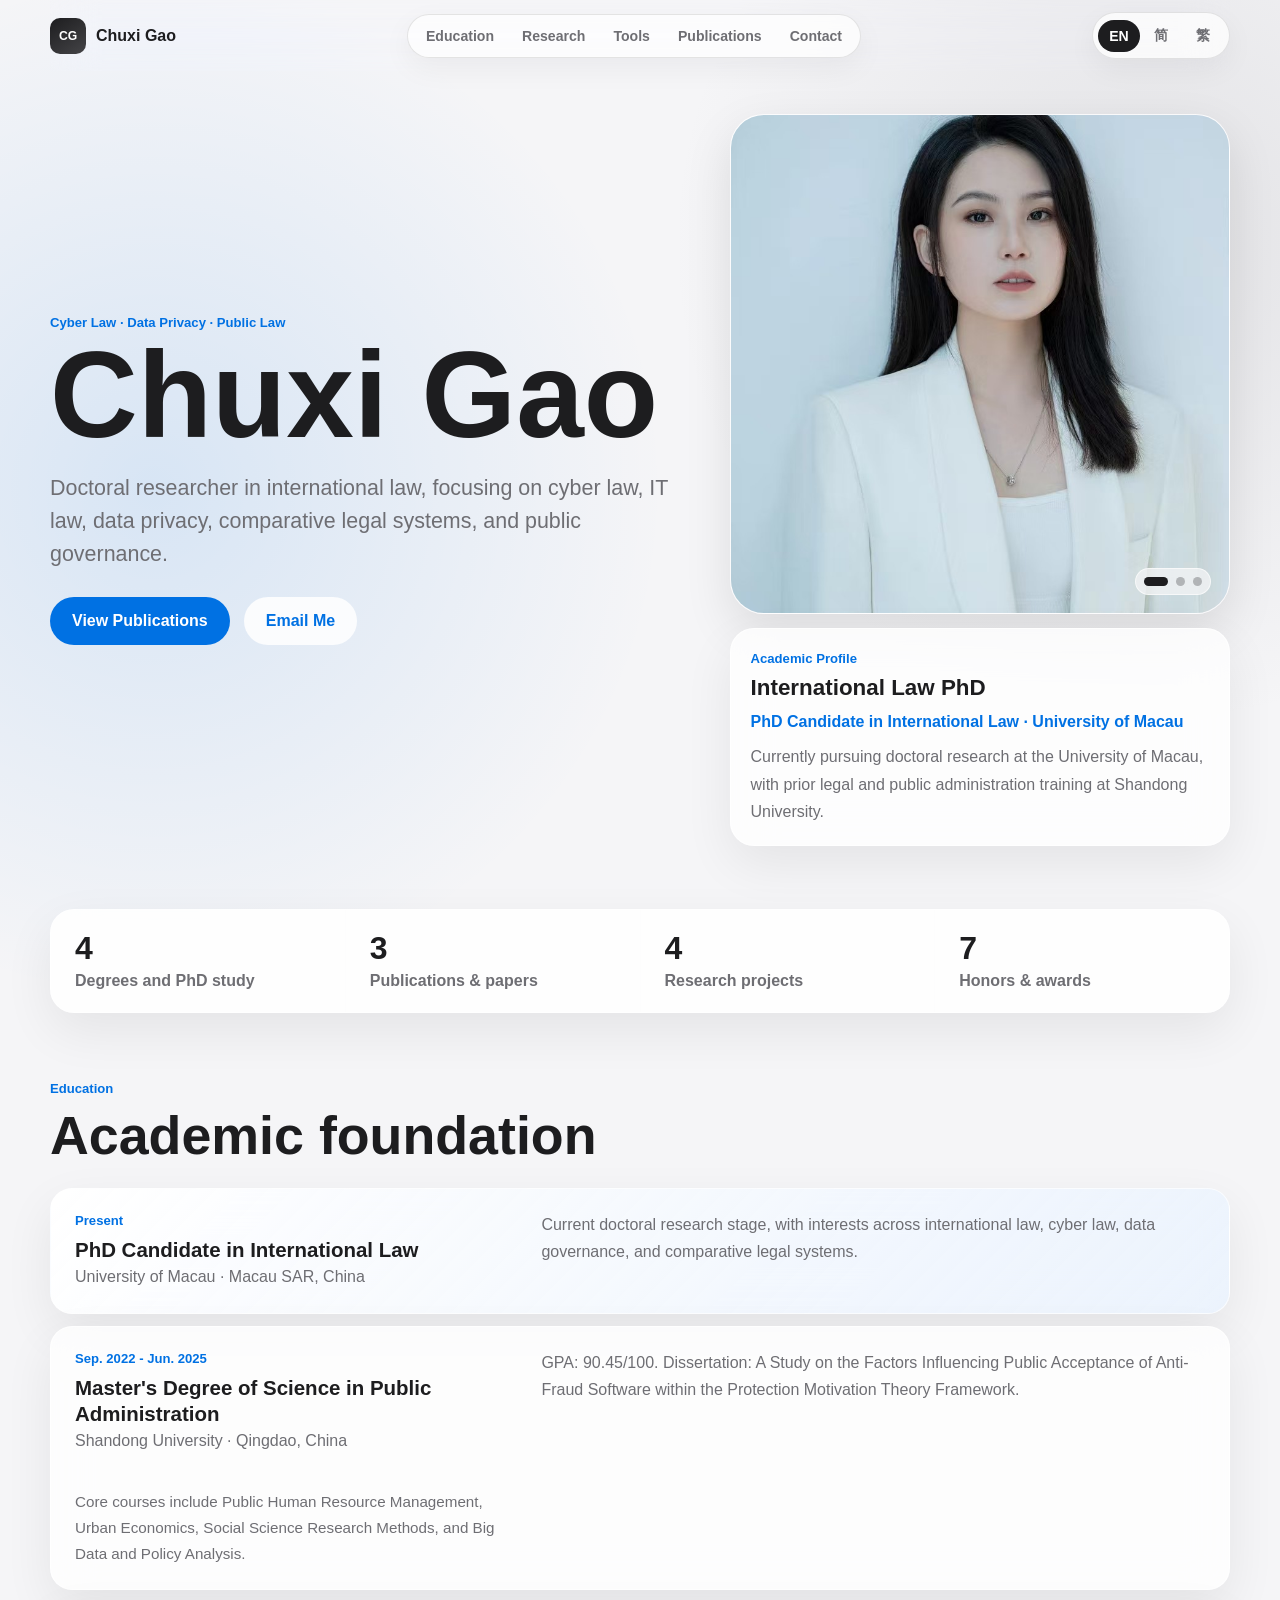
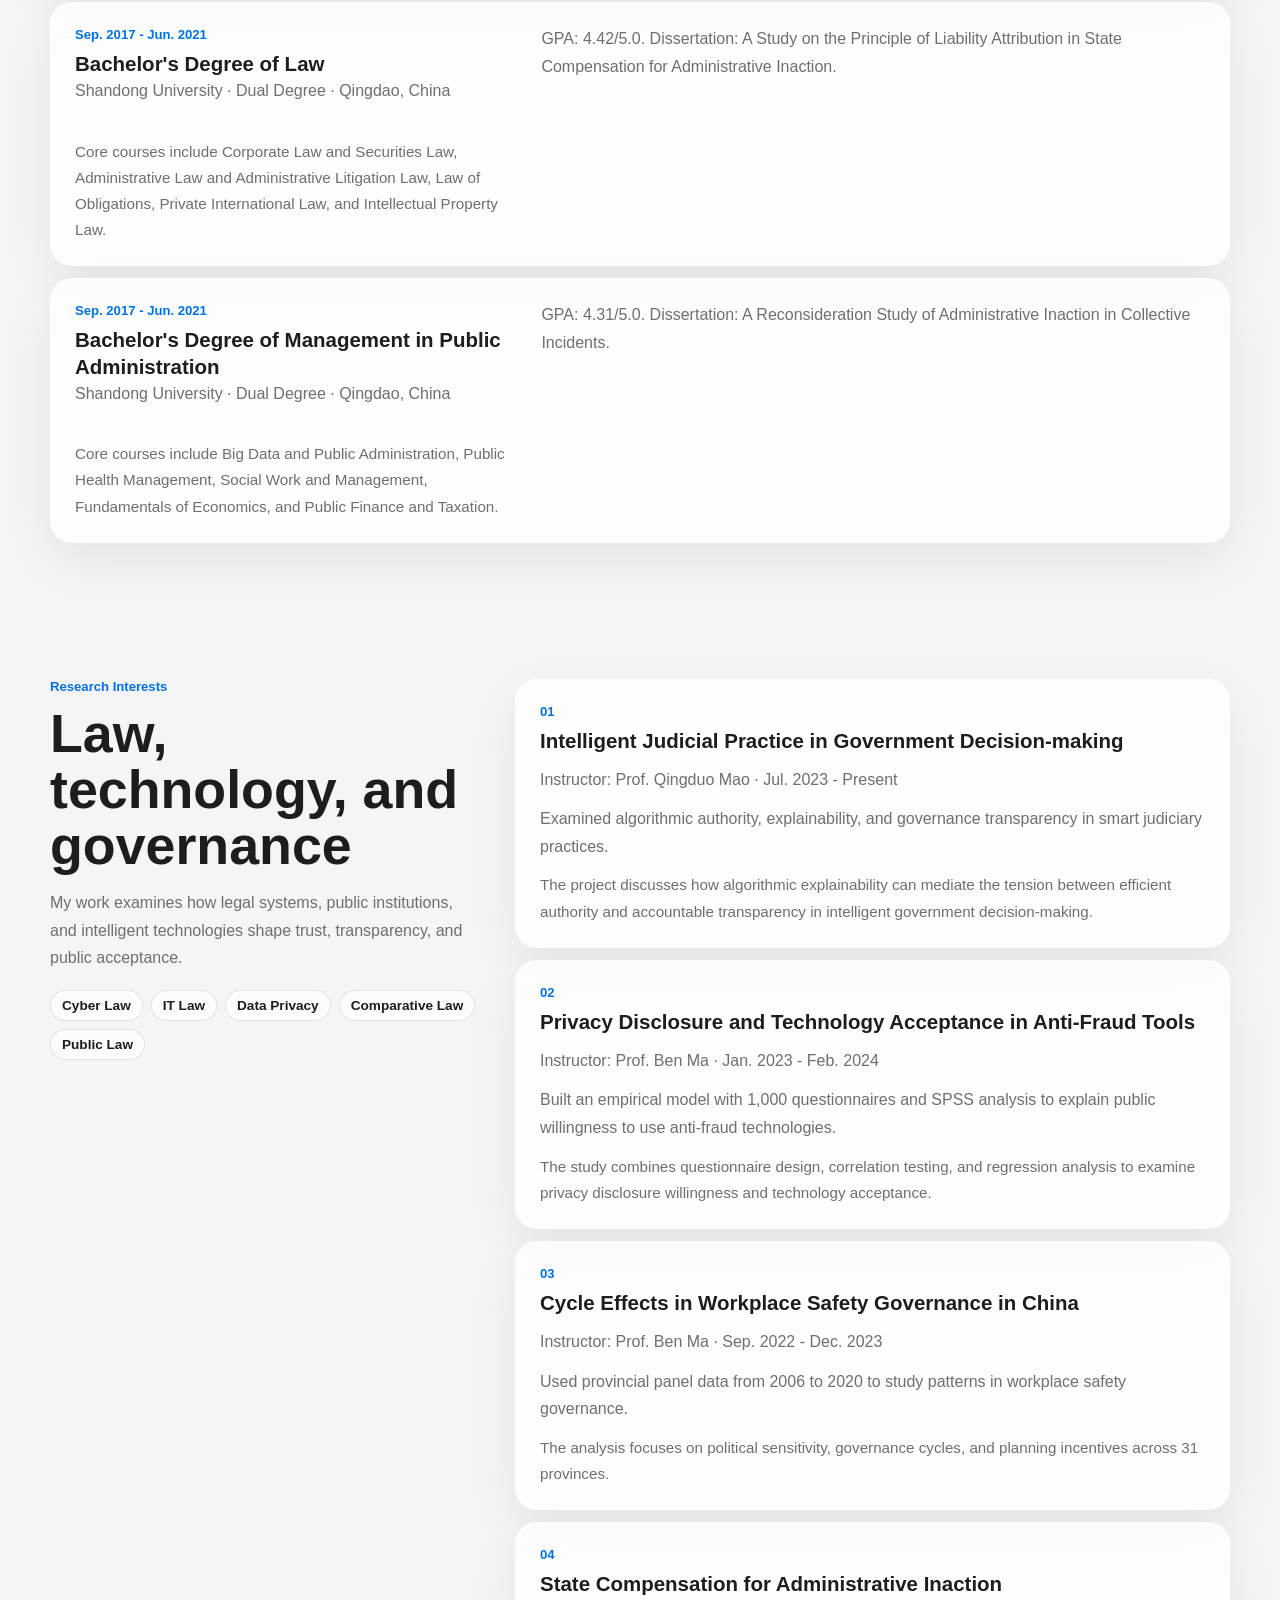
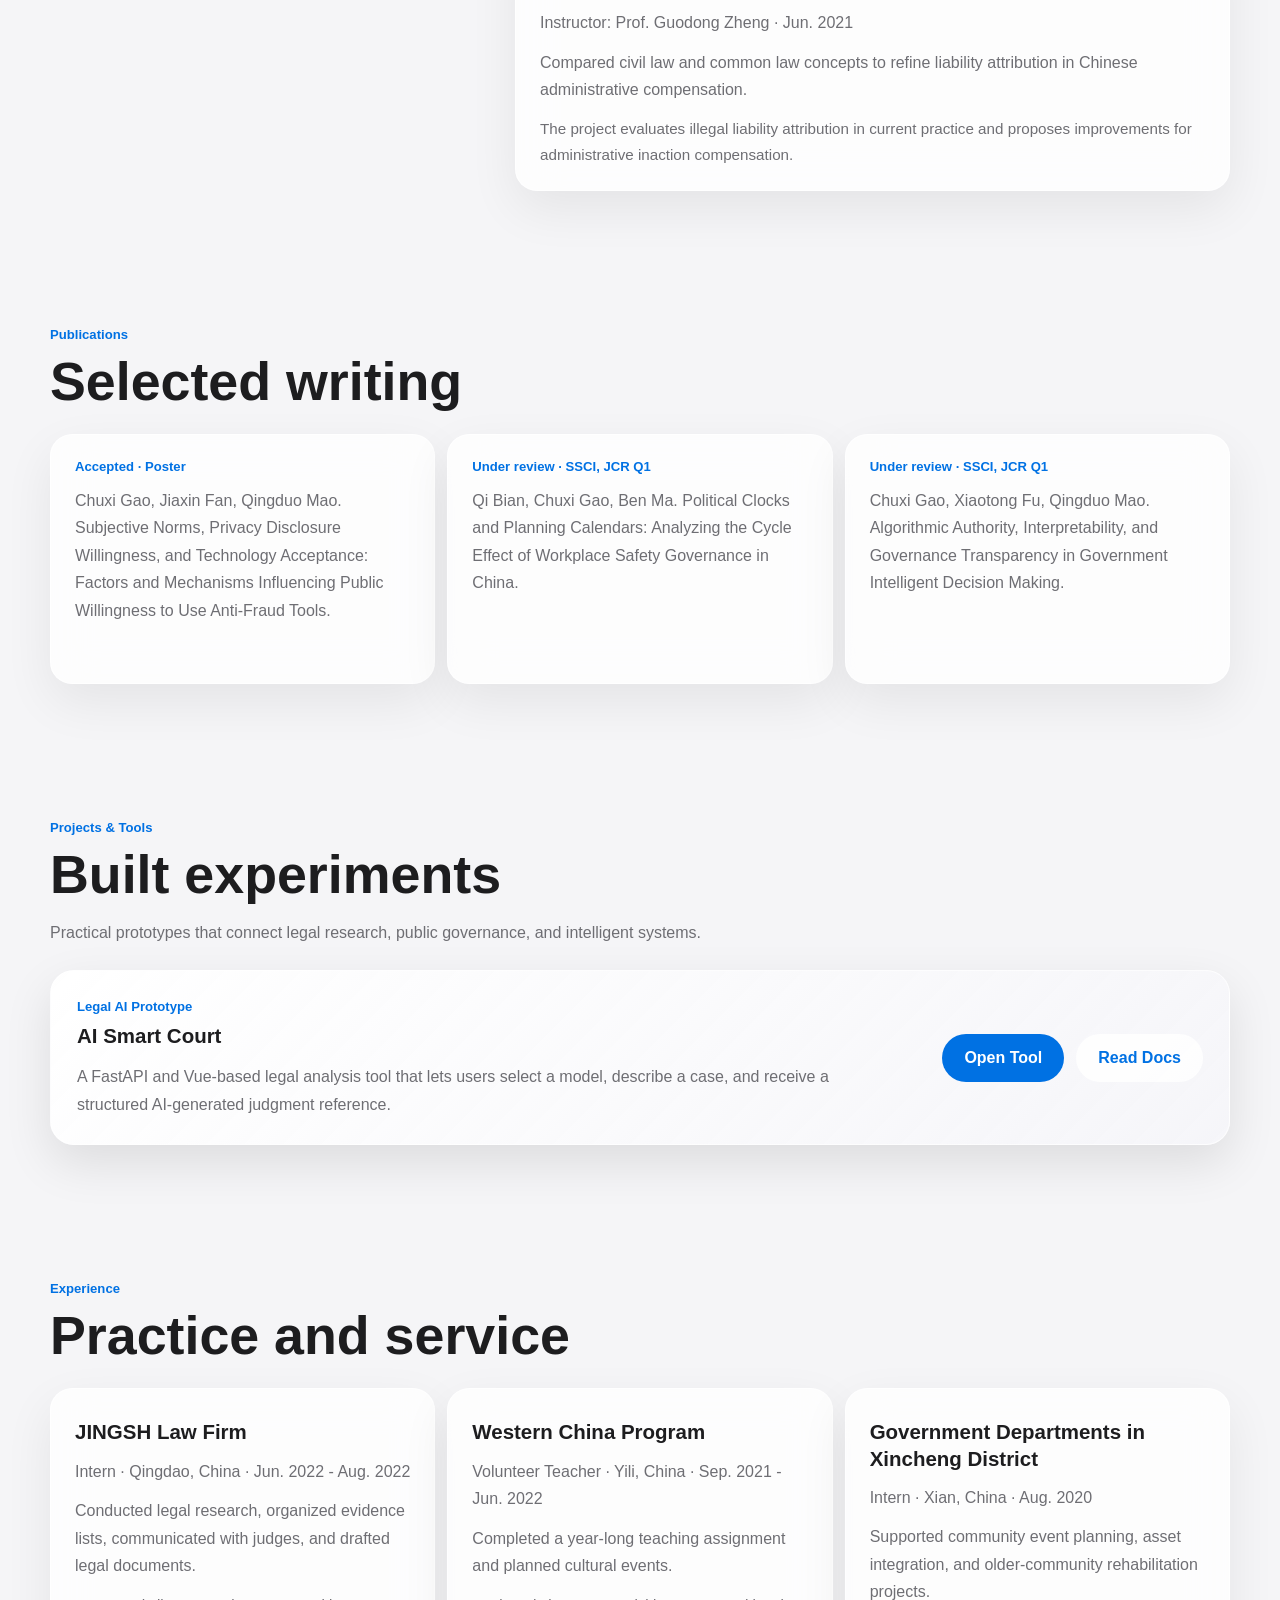
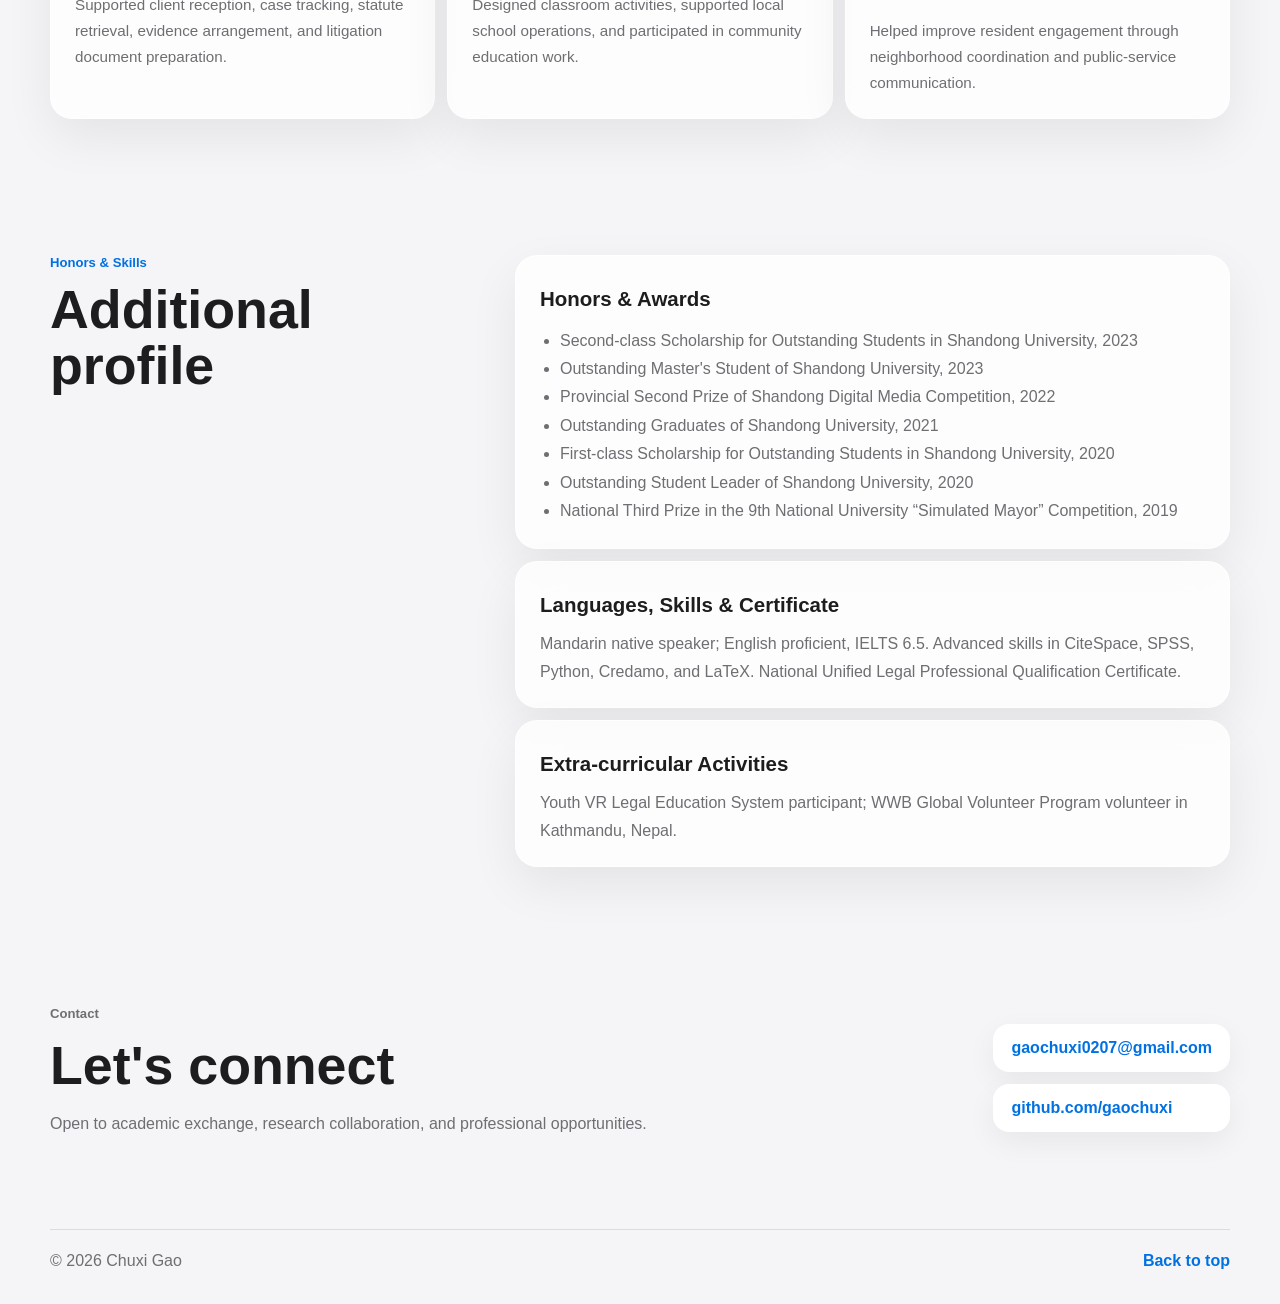
==== commit c86d17e5: "Add AI court static entry" ====
--- a/index.html
+++ b/index.html
@@ -277,7 +277,7 @@
               </p>
             </div>
             <div class="tool-actions">
-              <a class="button primary" href="./tools/ai-judge/README.md" data-i18n="tools.aiJudge.preview">Run Locally</a>
+              <a class="button primary" href="./tools/ai-judge/" data-i18n="tools.aiJudge.preview">Open Tool</a>
               <a class="button secondary" href="./tools/ai-judge/README.md" data-i18n="tools.aiJudge.docs">Read Docs</a>
             </div>
           </article>
